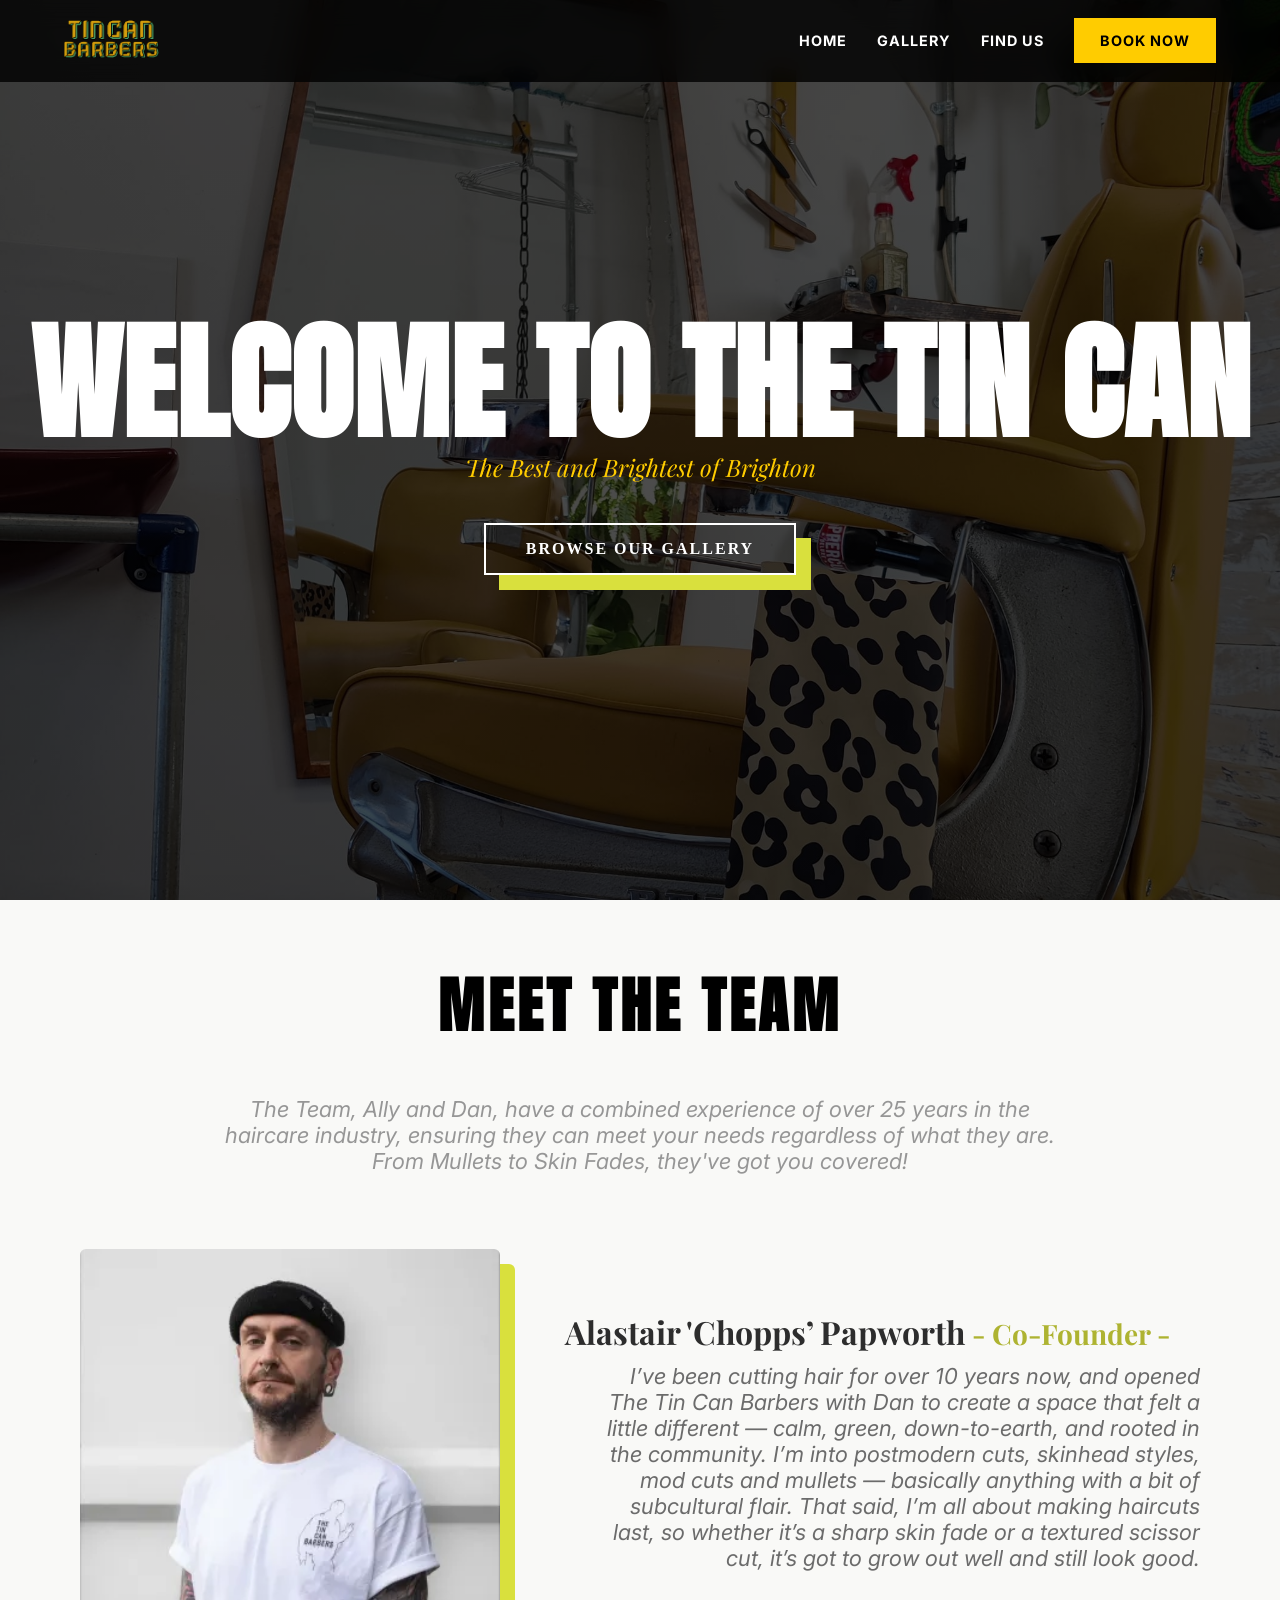
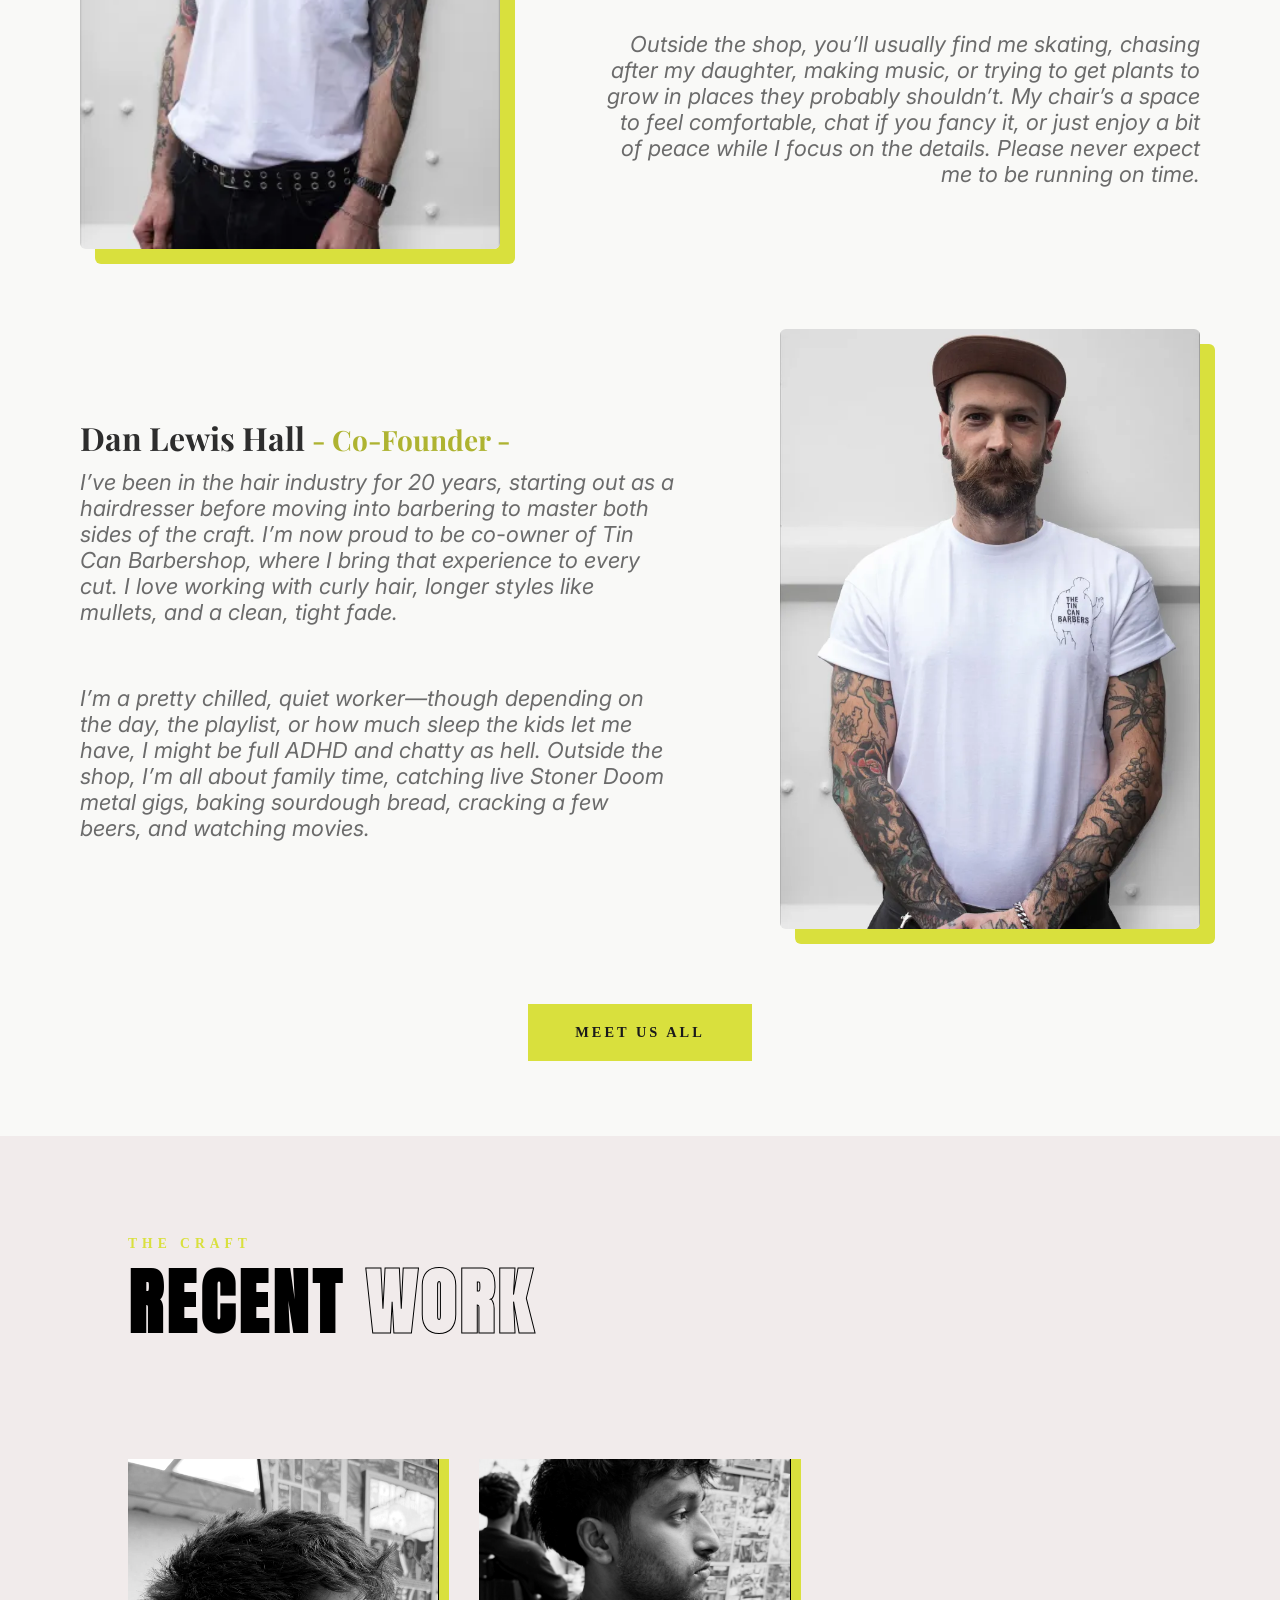
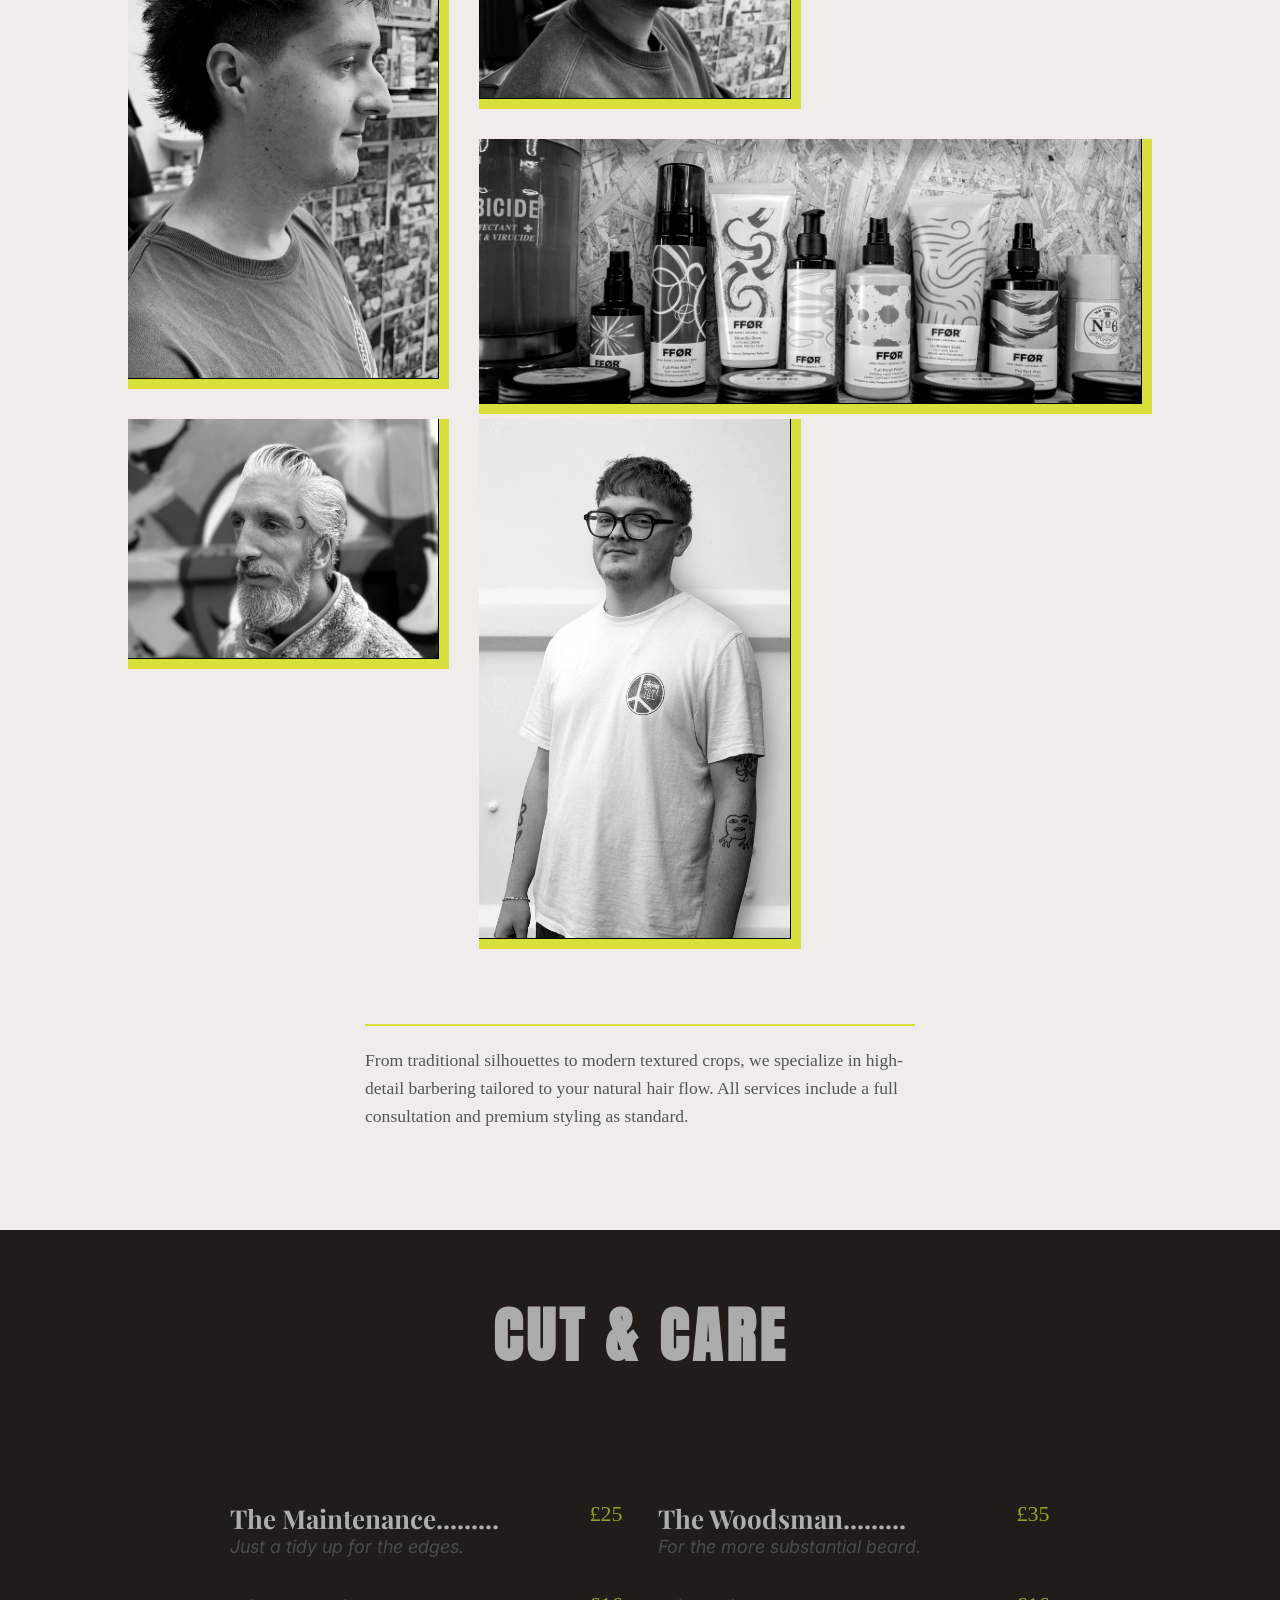
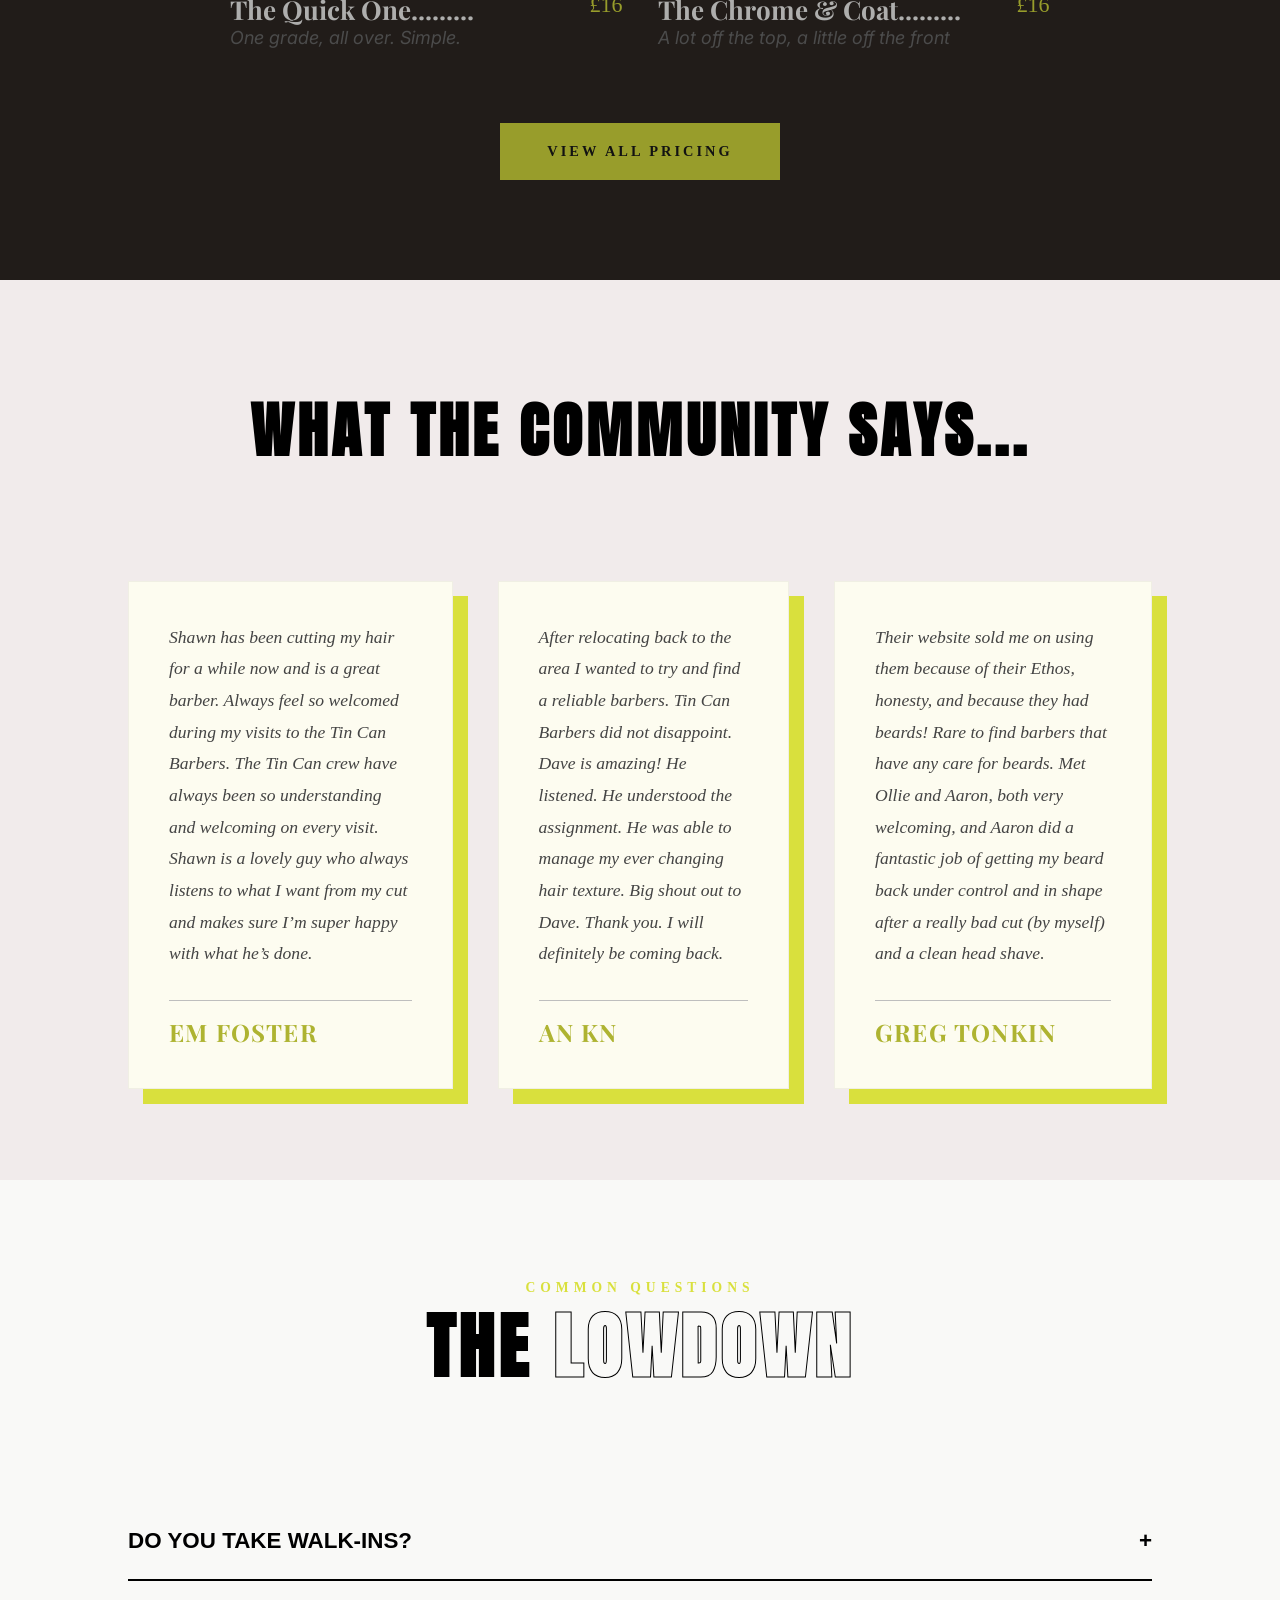
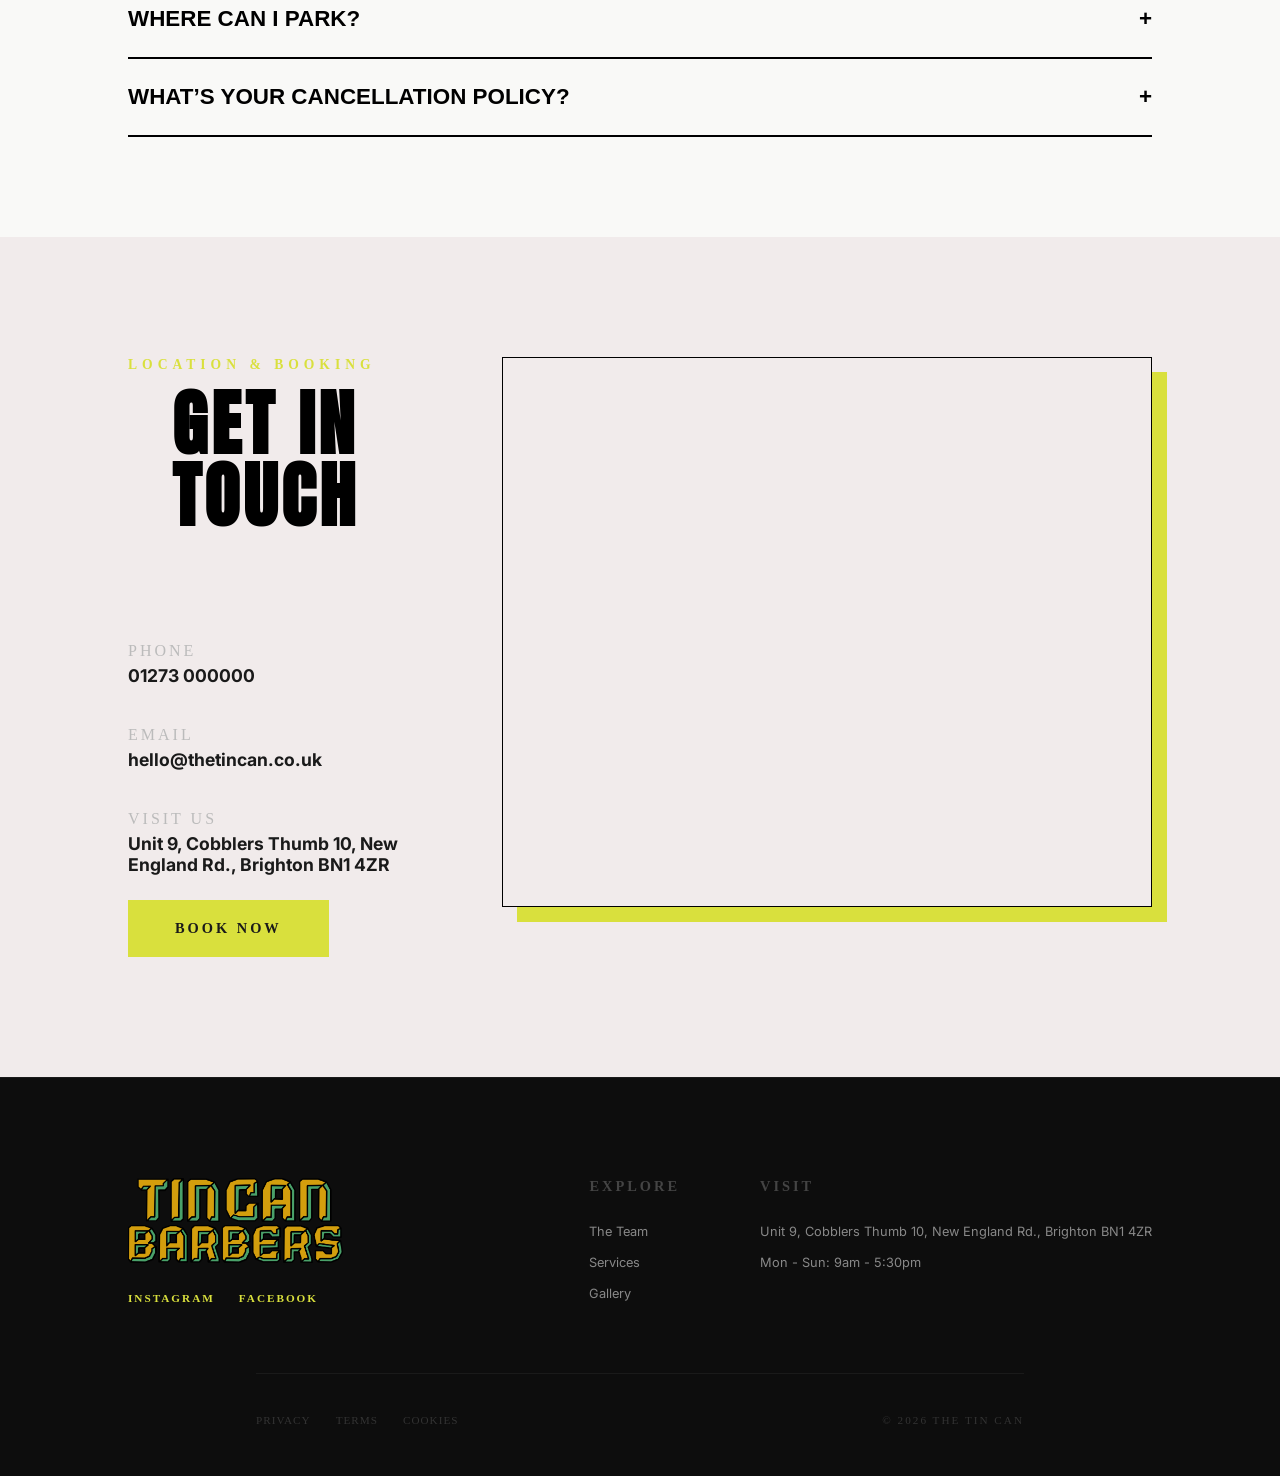
==== index.html @ 8c5d6969 "Upload media queries" ====
<!DOCTYPE html>
<html lang="en">
<head>
    <meta charset="UTF-8">
    <meta name="viewport" content="width=device-width, initial-scale=1.0">
    <title>Tin Can Barbers | Premium Traditional Barbers in Brighton</title>
    <meta name="description" content="The best and brightest barbers in Brighton. Located on New England Road, Tin Can Barbers offers expert cuts, beard trims, and a unique industrial atmosphere. Book your appointment today.">

    <link rel="preconnect" href="https://fonts.googleapis.com">
    <link rel="preconnect" href="https://fonts.gstatic.com" crossorigin>
    <link rel="icon" type="image/png" href="img/brand-logo.png">
    <link href="https://fonts.googleapis.com/css2?family=Anton&family=Inter:ital,opsz,wght@0,14..32,100..900;1,14..32,100..900&family=Playfair+Display:ital,wght@0,400..900;1,400..900&display=swap" rel="stylesheet">
    
    <link rel="stylesheet" href="css/root.css">
    <link rel="stylesheet" href="css/styles.css">
    <link rel="stylesheet" href="css/nav.css">
    <link rel="stylesheet" href="css/button.css">
    <link rel="stylesheet" href="css/query.css">

    <meta property="og:type" content="website">
    <meta property="og:url" content="https://your-github-username.github.io/TC/">
    <meta property="og:title" content="Tin Can Barbers | Brighton's Best Industrial Barbershop">
    <meta property="og:description" content="Premium cuts and traditional service in the heart of Brighton. Book now via Fresha.">
    <meta property="og:image" content="img/main-header.jpg"> <meta property="twitter:card" content="summary_large_image">
    <meta property="twitter:title" content="Tin Can Barbers | Brighton">
    <meta property="twitter:description" content="Premium cuts and traditional service in the heart of Brighton.">
    <meta property="twitter:image" content="img/main-header.jpg">
</head>
<body>
    <nav class="navbar">
        <a class="logo" href="#">
            <img src="css/img/brand-logo.png" alt="Tin Can Brand Logo">
        </a>
        <div class="hamburger" id="hamburger">
            <span class="bar"></span>
            <span class="bar"></span>
            <span class="bar"></span>
        </div>
        <ul class="nav-links" id="nav-links">
            <li>
                <a href="#">Home</a>
            </li>
            <li>
                <a href="gallery.html">Gallery</a>
            </li>
            <li>
                <a href="index.html#contact">Find Us</a>
            </li>
            <li>
                <a class="nav-cta" href="https://www.fresha.com/en-GB/lvp/the-tin-can-barbers-new-england-road-brighton-and-hove-58j6AM">BOOK NOW</a>
            </li>
        </ul>
    </nav>
    
    <header>
        <h1>Welcome to The Tin Can</h1>
        <div class="container">
            <p class="subtitle">The Best and Brightest of Brighton</p>

            <div class="landing-cta">
                <a href="#gallery">Browse our Gallery</a>
            </div>
        </div>
    </header>

    <section class="section" id="crew">
        <div class="container">
            <div class="section-head">
                <h2>Meet the Team</h2>
                <p>The Team, Ally and Dan, have a combined experience of over 25 years in the haircare industry, ensuring they can meet your needs regardless of what they are. From Mullets to Skin Fades, they've got you covered!</p>
            </div>

            <div class="crew-list">
                <div class="crew-member">
                    <img class="main-image" src="css/img/dan.webp" alt="Team Member Dan">
                    <img class="second-image" src="css/img/dan-two.webp" alt="Team Member Dan">
                    <div class="member-info">
                        <h3>
                            Alastair 'Chopps’ Papworth
                            <span>- Co-Founder -</span>
                        </h3>
                        <p>I’ve been cutting hair for over 10 years now, and opened The Tin Can Barbers with Dan to create a space that felt a little different — calm, green, down-to-earth, and rooted in the community. I’m into postmodern cuts, skinhead styles, mod cuts and mullets — basically anything with a bit of subcultural flair. That said, I’m all about making haircuts last, so whether it’s a sharp skin fade or a textured scissor cut, it’s got to grow out well and still look good.</p>
                        <p>Outside the shop, you’ll usually find me skating, chasing after my daughter, making music, or trying to get plants to grow in places they probably shouldn’t. My chair’s a space to feel comfortable, chat if you fancy it, or just enjoy a bit of peace while I focus on the details. Please never expect me to be running on time.</p>
                    </div>
                </div>

                <div class="crew-member">
                    <img class="main-image" src="css/img/ally.webp" alt="Team Member Ally">
                    <img class="second-image" src="css/img/ally-two.webp" alt="Team Member Ally">
                    <div class="member-info">
                        <h3>
                            Dan Lewis Hall
                            <span>- Co-Founder -</span>
                        </h3>
                        <p>I’ve been in the hair industry for 20 years, starting out as a hairdresser before moving into barbering to master both sides of the craft. I’m now proud to be co-owner of Tin Can Barbershop, where I bring that experience to every cut. I love working with curly hair, longer styles like mullets, and a clean, tight fade.</p>
                        <p>I’m a pretty chilled, quiet worker—though depending on the day, the playlist, or how much sleep the kids let me have, I might be full ADHD and chatty as hell. Outside the shop, I’m all about family time, catching live Stoner Doom metal gigs, baking sourdough bread, cracking a few beers, and watching movies.</p>
                    </div>
                </div>
            </div>

            <div class="crew-cta">
                <a href="#" class="btn-main">Meet Us All</a>
            </div>
        </div>
    </section>

    <section id="gallery" class="gallery-section">
        <div class="container">
            <div class="gallery-intro">
                <span class="eyebrow">The Craft</span>
                <h2 class="section-title">Recent <span class="outline">Work</span></h2>
            </div>

            <div class="gallery-grid">
                <div class="gallery-item tall">
                    <img src="css/img/tapm.jpg" alt="Tapered Mullet">
                </div>
                <div class="gallery-item">
                    <img src="css/img/lowtaper.jpg" alt="Low Taper">
                </div>
                <div class="gallery-item wide">
                    <img src="css/img/tools.jpg" alt="The Tin Can Tools">
                </div>
                <div class="gallery-item">
                    <img src="css/img/pomp.jpg" alt="Pompadour and Tapered Beard">
                </div>
                <div class="gallery-item tall">
                    <img src="css/img/texfrench.jpg" alt="Textured French Crop">
                </div>
            </div>
            <div class="gallery-footer">
                <p class="gallery-subtext">
                    From traditional silhouettes to modern textured crops, we specialize in high-detail barbering tailored to your natural hair flow. All services include a full consultation and premium styling as standard.
                </p>
            </div>
        </div>
    </section>

    <section class="section" id="prices">
        <div class="container">
            <h2>Cut & Care</h2>
            <div class="grid">
                <div class="price">
                    <div class="head">
                        <h4>The Maintenance.........</h4>
                        <p>Just a tidy up for the edges.</p>
                    </div>
                    <span>£25</span>
                </div>
                <div class="price">
                    <div class="head">
                        <h4>The Woodsman.........</h4>
                        <p>For the more substantial beard.</p>
                    </div>
                    <span>£35</span>
                </div>
                <div class="price">
                    <div class="head">
                        <h4>The Quick One.........</h4>
                        <p>One grade, all over. Simple.</p>
                    </div>
                    <span>£16</span>
                </div>
                <div class="price">
                    <div class="head">
                        <h4>The Chrome & Coat.........</h4>
                        <p>A lot off the top, a little off the front</p>
                    </div>
                    <span>£16</span>
                </div>
            </div>
            <div class="prices-cta">
                <a href="pricing.html" class="btn-main" style="margin: 75px;">View All Pricing</a>
            </div>
        </div>
    </section>

    <section class="section" id="reviews">
        <div class="container">
            <h2>What The Community Says...</h2>
            <div class="grid">
                <div class="card">
                    <p>Shawn has been cutting my hair for a while now and is a great barber. Always feel so welcomed during my visits to the Tin Can Barbers. The Tin Can crew have always been so understanding and welcoming on every visit. Shawn is a lovely guy who always listens to what I want from my cut and makes sure I’m super happy with what he’s done.</p>
                    <h4>Em Foster</h4>
                </div>
                <div class="card">
                    <p>After relocating back to the area I wanted to try and find a reliable barbers. Tin Can Barbers did not disappoint. Dave is amazing! He listened. He understood the assignment. He was able to manage my ever changing hair texture. Big shout out to Dave. Thank you. I will definitely be coming back.</p>
                    <h4>An Kn</h4>
                </div>
                <div class="card">
                    <p>Their website sold me on using them because of their Ethos, honesty, and because they had beards! Rare to find barbers that have any care for beards. Met Ollie and Aaron, both very welcoming, and Aaron did a fantastic job of getting my beard back under control and in shape after a really bad cut (by myself) and a clean head shave.</p>
                    <h4>Greg Tonkin</h4>
                </div>
            </div>
        </div>
    </section>

    <section id="faq" class="faq-section">
        <div class="container">
            <div class="faq-intro">
                <span class="eyebrow">Common Questions</span>
                <h2 class="section-title">The <span class="outline">Lowdown</span></h2>
            </div>

            <div class="accordion">
                <div class="accordion-item">
                    <button class="accordion-header">
                        <span>Do you take walk-ins?</span>
                        <span class="icon">+</span>
                    </button>
                    <div class="accordion-content">
                        <p>We are primarily appointment-only to ensure every client gets the time they deserve. However, we occasionally have last-minute gaps—check our Instagram stories for daily availability.</p>
                    </div>
                </div>

                <div class="accordion-item">
                    <button class="accordion-header">
                        <span>Where can I park?</span>
                        <span class="icon">+</span>
                    </button>
                    <div class="accordion-content">
                        <p>Trafalgar Street car park is a 2-minute walk away. There is also limited pay-and-display parking in the North Laine area, but it fills up fast!</p>
                    </div>
                </div>

                <div class="accordion-item">
                    <button class="accordion-header">
                        <span>What’s your cancellation policy?</span>
                        <span class="icon">+</span>
                    </button>
                    <div class="accordion-content">
                        <p>We require at least 24 hours notice for cancellations. This gives us a chance to fill the spot for someone else on the waiting list.</p>
                    </div>
                </div>
            </div>
        </div>
    </section>

    <section id="contact" class="contact-section">
        <div class="container contact-flex">
            
            <div class="contact-content">
                <span class="eyebrow">Location & Booking</span>
                <h2 class="section-title">Get in Touch</h2>
                
                <div class="contact-list">
                    <div class="contact-item">
                        <span class="label">Phone</span>
                        <a href="tel:01273000000" class="contact-link" target="_blank">01273 000000</a>
                    </div>

                    <div class="contact-item">
                        <span class="label">Email</span>
                        <a href="mailto:hello@thetincan.co.uk" class="contact-link" target="_blank">hello@thetincan.co.uk</a>
                    </div>

                    <div class="contact-item">
                        <span class="label">Visit Us</span>
                        <a href="https://maps.app.goo.gl/hhLMiDquFRVZ5XEa7" class="contact-link" target="_blank">Unit 9, Cobblers Thumb 10, New England Rd., Brighton BN1 4ZR</a>
                    </div>
                </div>
                <a href="https://www.fresha.com/en-GB/lvp/the-tin-can-barbers-new-england-road-brighton-and-hove-58j6AM" class="btn-main">Book Now</a>
            </div>

            <div class="map-box">
                <div class="map-inner">
                    <iframe src="https://www.google.com/maps/embed?pb=!1m18!1m12!1m3!1d22888.995142222277!2d-0.17696388916015712!3d50.83321299999999!2m3!1f0!2f0!3f0!3m2!1i1024!2i768!4f13.1!3m3!1m2!1s0x487585a1c1a3b4bb%3A0xcde6fe43d20f7f0b!2sTin%20Can%20Barbers!5e1!3m2!1sen!2suk!4v1776265382369!5m2!1sen!2suk" style="border:0;" allowfullscreen="" loading="lazy"></iframe>
                </div>
            </div>
        </div>
    </section>

    <footer class="main-footer">
        <div class="container footer-content">
            <div class="footer-brand">
                <img src="css/img/brand-logo.png" alt="Tin Can Barbers" class="footer-logo">
                <div class="social-links">
                    <a href="https://www.instagram.com/thetincanbarbers/" target="_blank">INSTAGRAM</a>
                    <a href="https://www.facebook.com/thetincanbarbers/photos" target="_blank">FACEBOOK</a>
                </div>
            </div>

            <div class="footer-grid">
                <div class="footer-col">
                    <h6>Explore</h6>
                    <a href="#crew">The Team</a>
                    <a href="#prices">Services</a>
                    <a href="#gallery">Gallery</a>
                </div>

                <div class="footer-col">
                    <h6>Visit</h6>
                    <a href="https://maps.app.goo.gl/hhLMiDquFRVZ5XEa7" target="_blank">Unit 9, Cobblers Thumb 10, New England Rd., Brighton BN1 4ZR</a>
                    <p>Mon - Sun: 9am - 5:30pm</p>
                </div>
            </div>
        </div>

        <div class="container footer-bottom">
            <div class="legal">
                <a href="privacy.html" target="_blank">Privacy</a>
                <a href="terms.html" target="_blank">Terms</a>
                <a href="cookies.html" target="_blank">Cookies</a>
            </div>
            <p class="copyright">&copy; 2026 THE TIN CAN</p>
        </div>
    </footer>
    <script src="css/script.js"></script>
</body>
</html>
---- css/root.css ----
:root {
    --main-yellow: #d9e03d;
    --text-main: #2d2d2d;
    --header-white: #f5f4f4;
    --bg-one: #f1ebeb;
    --bg-two: #f9f9f7;
}
---- css/styles.css ----
* {
    box-sizing: border-box;
    margin: 0;
    padding: 0;
}

body, html {
    margin: 0;
    padding: 0;
    width: 100%;
    overflow-x: hidden;
}

body::after {
    content: "";
    position: fixed;
    top: 0;
    left: 0;
    width: 100%;
    height: 100%;
    background: rgba(0, 0, 0, 0.6); /* Dims the background */
    z-index: 999; /* Just below the nav-links z-index */
    opacity: 0;
    visibility: hidden;
    transition: opacity 0.4s ease;
    pointer-events: none; /* Allows clicks to pass through if needed */
}

body.nav-active::after {
    opacity: 1;
    visibility: visible;
}

h1 {
    font-size: 4.5rem;
    font-family: 'anton', serif;
    letter-spacing: 1px;
    text-transform: uppercase;

    color: var(--bg-two);
    margin-bottom: -20px;
}

h2 {
    font-size: 3.8rem;
    font-family: 'anton';
    letter-spacing: 4px;
    text-align: center;
    line-height: 1;
    text-transform: uppercase;
    font-weight: 900;
    margin: 0 0 60px 0;
}

.section {
    min-height: 100vh;
    margin: 0 !important;
}

header {
    height: 100vh;
    display: flex;
    flex-direction: column;
    justify-content: center;
    align-items: center;
    text-align: center;
    background: linear-gradient(rgba(0,0,0,0.7), rgba(0,0,0,0.7)), 
                url('img/main-header.jpg');
    background-size: cover;
    background-position: center;
}

header h1 {
    font-family: 'Anton', sans-serif;
    font-size: clamp(3rem, 10vw, 8rem);
    color: #fff;
    text-transform: uppercase;
    line-height: 0.9;
    margin-bottom: 10px;
}

.subtitle {
    font-family: 'Playfair Display', serif;
    font-style: italic;
    color: #ffcc00;
    font-size: 1.5rem;
    margin-bottom: 40px;
}

/* Hero "Browse Gallery" Button */
.hero-btn {
    padding: 15px 40px;
    border: 2px solid #fff;
    color: #fff;
    text-decoration: none;
    font-weight: 900;
    text-transform: uppercase;
    letter-spacing: 2px;
    transition: 0.3s;
}

.hero-btn:hover {
    background: #fff;
    color: #000;
}

#crew {
    background-color: var(--bg-two);
}

#crew .section-head {
    display: flex;
    flex-direction: column;
    text-align: center;
    padding: 75px 0;
}

#crew .section-head p {
    font-size: 22px;
    font-family: 'inter', sans-serif;
    font-style: italic;
    color: #969696;

    max-width: 850px;
    margin: 0 auto;
}

#crew .crew-list {
    display: flex;
    flex-direction: column;
    gap: 80px;
    padding-bottom: 75px;
}

#crew .crew-list .crew-member {
    display: flex;
    justify-content: space-between;
    align-items: center;
    padding: 0 80px;
    position: relative;
    overflow: visible;
}

.crew-member:nth-child(even) {
    display: flex;
    flex-direction: row-reverse;
}

.crew-member:nth-child(even) .member-info {
    text-align: left;
}

.crew-member:nth-child(even) .member-info p {
    margin-right: auto;
    margin-left: 0;
    padding: 0;
}

.crew-member .member-info {
    display: flex;
    flex-direction: column;
    justify-content: flex-end;
    text-align: right;
    gap: 10px;
}

.member-info h3 span {
    color: var(--main-yellow);
    filter: brightness(80%);
    font-size: 28px;
}

.member-info:nth-child(even) span {
    margin-left: 30px;
}

.member-info:nth-child(odd) span {
    margin-right: 30px;
}

.crew-member img {
    width: 450px;
    height: 600px;
    border-radius: 6px;
    border: none;
    box-shadow: 15px 15px 0px var(--main-yellow);
    transition: all 0.3s ease;
    object-fit: cover;
}

.second-image {
    position: absolute;
    top: 0;
    left: 80px;
    max-width: 420px !important;
    height: 600px;
    object-fit: cover;
    opacity: 0;
    transition: opacity 0.4s ease;
    z-index: 2;
    box-shadow: none !important;
}

.crew-member img:hover .second-image {
    opacity: 1;
}

.crew-member:nth-child(even) .second-image {
    left: auto;
    right: 80px;
}

.main-image:hover + .second-image,
.second-image:hover {
    opacity: 1;
}

#crew .container .crew-list .crew-member h3 {
    font-size: 32px;
    font-family: 'playfair display', serif;
    color: var(--text-main);
}

.crew-member p {
    font-size: 22px;
    font-family: 'inter', sans-serif;
    font-style: italic;
    color: #6b6b6b;
    max-width: 85%;
    margin-left: auto;
}

.member-info p + p {
    margin-top: 50px !important;
}

.gallery-section {
    padding: 100px 0;
    background-color: var(--bg-one);
}

#gallery .container {
    max-width: 80%;
    margin: 0 auto;
}

.gallery-intro {
    margin-bottom: 60px;
    display: flex;
    flex-direction: column;
    align-items: flex-start;
}

.section-title .outline {
    -webkit-text-stroke: 1px #000;
    color: transparent;
}

.gallery-grid {
    display: grid;
    grid-template-columns: repeat(3, 1fr);
    grid-auto-rows: 250px;
    gap: 30px;
    max-width: 100%;
}

.gallery-item {
    position: relative;
    background-color: var(--main-yellow);
    overflow: hidden;
}

.gallery-item img {
    width: 100%;
    height: 100%;
    object-fit: cover;
    filter: grayscale(100%) contrast(1.1);
    border: 1px solid #000;
    transform: translate(-10px, -10px); /* Offset frame */
    transition: all 0.4s ease-in-out;
}

.gallery-item.tall { grid-row: span 2; }
.gallery-item.wide { grid-column: span 2; height: 275px; }

.gallery-item:hover img {
    transform: translate(0, 0);
    filter: grayscale(0%);
}

.gallery-footer {
    margin-top: 50px;
    max-width: 550px;
    margin: 75px auto 0 auto;
}

.gallery-subtext {
    font-size: 1.1rem;
    line-height: 1.6;
    color: #555;
    font-weight: 500;
    text-align: left;
    border-top: 2px solid var(--main-yellow);
    padding-top: 20px;
}

#prices {
    background-color: #2f2824;
    filter: brightness(70%);
    margin: 0; padding: 0 0 25px 0;
    min-height: 70vh;
}

#prices .container {
    max-width: 80%;
    margin: 0 auto;
    justify-content: center;
}

#prices .container h2 {
    color: var(--header-white) !important;
    padding: 75px 0 !important;
    text-align: center;
}

#prices .grid {
    max-width: 80%;
    margin: 0 auto;

    display: grid;
    grid-template-columns: repeat(2, 1fr);
    gap: 35px;
}

#prices .grid .price {
    max-width: 450px;
    display: flex;
    justify-content: space-between;
}

.price .head {
    display: flex;
    flex-direction: column;
}

.price .head h4 {
    font-size: 26px;
    font-family: 'playfair display', sans-serif;
    color: var(--bg-two);
}

.price .head p {
    color: #6b6b6b;
    font-size: 18px;
    font-family: 'inter', serif;
    font-style: italic;
}

.price span {
    color: var(--main-yellow);
    font-size: 22px;
}

#reviews {
    background-color: var(--bg-one);
    margin: 0 !important;
    padding: 0 !important;
}

#reviews .container {
    max-width: 80%;
    margin: 0 auto;
    padding-bottom: 75px;
    justify-content: center;
    display: flex;
    flex-direction: column;
}

#reviews h2 {
    margin: 0;
    padding: 120px 0;
}

#reviews .grid {
    max-width: 100%;
    width: 100%;
    gap: 45px;

    display: flex;
}

#reviews .grid .card {
    background: #fdfcf0;
    padding: 40px;
    border: 1px solid rgba(0,0,0,0.05);
    box-shadow: 15px 15px 0px var(--main-yellow);
    transition: all 0.4s ease;
    display: flex;
    flex-direction: column;
    justify-content: space-between;
}

#reviews .card:hover {
    transform: translate(-5px, -5px);
    box-shadow: 25px 25px 0px #1a1a1a;
}

#reviews .grid .card h4 {
    font-size: 24px;
    font-family: 'playfair display', serif;
    color: var(--main-yellow);
    filter: brightness(80%);
    text-transform: uppercase;
    letter-spacing: 1.2px;

    padding-top: 15px;
    border-top: 1px solid #eee;
}

#reviews .grid .card p {
    font-style: italic;
    line-height: 1.8;
    color: #444;
    font-size: 1.1rem;
    margin-bottom: 30px;
}

.faq-section {
    padding: 100px 0;
    background-color: var(--bg-two);
}

.faq-intro {
    margin-bottom: 60px;
    display: flex;
    flex-direction: column;
    align-items: center;
    text-align: center;
}
.accordion {
    max-width: 80%;
    margin: 0 auto;
}

.accordion-item {
    border-bottom: 2px solid #000;
}

.accordion-header {
    width: 100%;
    padding: 25px 0;
    display: flex;
    justify-content: space-between;
    align-items: center;
    background: none;
    border: none;
    outline: none;
    cursor: pointer;
    text-align: left;
    font-size: 1.4rem;
    font-weight: 800;
    text-transform: uppercase;
    transition: color 0.3s ease;
}

.accordion-header:hover {
    color: var(--main-yellow);
}

.accordion-content {
    max-height: 0;
    overflow: hidden;
    transition: all 0.5s cubic-bezier(0.19, 1, 0.22, 1);
}

.accordion-content p {
    padding-top: 10px;
    padding-bottom: 30px;
    font-size: 1.1rem;
    font-family: 'inter', sans-serif;
    color: #555;
    max-width: 950px;
}

.accordion-item.active .accordion-content {
    max-height: 1000px;
    transition: max-height 0.4s ease-in-out;
}

.accordion-item.active .accordion-header {
    color: var(--main-yellow);
}

.accordion-item.active .icon {
    transform: rotate(45deg);
}

.contact-section {
    padding: 120px 0;
    background-color: var(--bg-one);
}

.contact-flex {
    display: flex;
    justify-content: space-between;
    align-items: flex-start;
    gap: 100px;
    max-width: 80%;
    margin: 0 auto;
}

.contact-content {
    flex: 1;
    display: flex;
    flex-direction: column;
    align-items: flex-start;
}

/* Header Styling */
.eyebrow {
    color: var(--main-yellow);
    text-transform: uppercase;
    letter-spacing: 5px;
    font-size: 0.85rem;
    font-weight: 800;
    margin-bottom: 15px;
}

.section-title {
    font-size: 4.5rem;
    line-height: 1;
    text-transform: uppercase;
    font-weight: 900;
    margin: 0 0 60px 0;
}

.contact-list {
    display: flex;
    flex-direction: column;
    gap: 40px;
    margin-top: 50px;
}

.contact-item {
    display: flex;
    flex-direction: column;
    align-items: flex-start;
    max-width: 450px;
}

.label {
    text-transform: uppercase;
    font-size: 1rem;
    letter-spacing: 3px;
    color: #bbb;
    margin-bottom: 5px;
}

.contact-link, .contact-text {
    font-size: 1.1rem;
    font-family: 'inter', sans-serif;
    font-weight: 700;
    color: #1a1a1a;
    text-decoration: none;
    transition: color 0.3s ease;
}

.contact-link:hover {
    color: var(--main-yellow);
    filter: brightness(80%);
}

.map-box {
    flex: 1;
    flex-shrink: 0;
    min-width: 650px;
    height: 550px;
    box-shadow: 15px 15px 0px var(--main-yellow) !important;
}

.map-inner {
    position: relative;
    z-index: 2;
    height: 100%;
    border: 1px solid #000;
}

.map-inner iframe {
    width: 100%;
    height: 100%;
    filter: grayscale(1) contrast(1.1) invert(0.8);
    box-shadow: none !important;
}

.map-accent {
    position: absolute;
    top: 25px;
    left: 25px;
    width: 100%;
    height: 100%;
    background: var(--main-yellow);
    z-index: 1;
}

.main-footer {
    background-color: #0d0d0d;
    color: #fff;
    padding: 100px 0 50px;
    border-top: 1px solid #1a1a1a;
}

.footer-content {
    display: flex;
    justify-content: space-between;
    align-items: flex-start;
    padding-bottom: 60px;
    max-width: 80%;
    margin: 0 auto;
    justify-content: center;
}

.footer-brand {
    flex: 1;
}

.footer-logo {
    height: 85px;
    margin-bottom: 25px;
    display: block;
}

.social-links a {
    color: var(--main-yellow);
    font-size: 0.7rem;
    font-weight: 800;
    letter-spacing: 2px;
    margin-right: 20px;
    text-decoration: none;
    transition: all 0.3s ease;
}

.social-links a:hover {
    color: var(--main-yellow) !important;
    filter: brightness(80%);
}

.footer-grid {
    display: flex;
    gap: 80px;
    flex: 2;
    justify-content: flex-end;
}

.footer-col h6 {
    color: #444;
    text-transform: uppercase;
    letter-spacing: 3px;
    font-size: 0.9rem;
    margin-bottom: 25px;
}

.footer-col p, .footer-col a {
    color: #888;
    font-size: 0.8rem;
    font-family: 'inter', serif;
    line-height: 1.8;
    text-decoration: none;
    display: block;
    margin-bottom: 8px;
    transition: color 0.3s;
}

footer a:hover {
    color: #fff;
}

.footer-bottom {
    border-top: 1px solid #1a1a1a;
    padding-top: 40px;
    display: flex;
    justify-content: space-between;
    max-width: 60%;

    margin: 0 auto;
}

.legal {
    display: flex;
}

.legal a {
    color: #333;
    font-size: 0.7rem;
    text-decoration: none;
    margin-right: 25px;
    text-transform: uppercase;
    letter-spacing: 1px;
    transition: color 0.3s ease;
}

.copyright {
    color: #333;
    font-size: 0.7rem;
    letter-spacing: 2px;
}

.error-wrapper {
    height: 100vh;
    display: flex;
    flex-direction: column;
    align-items: center;
    justify-content: center;
    text-align: center;
    background-color: var(--bg-one);
    padding: 20px;
}

.error-code {
    font-size: clamp(8rem, 20vw, 15rem); /* Responsive massive text */
    line-height: 0.8;
    margin-bottom: 20px;
    color: transparent;
    -webkit-text-stroke: 2px #000; /* Brutalist outline style */
}

.error-message {
    max-width: 500px;
    margin-bottom: 40px;
}

.error-message h1 {
    text-transform: uppercase;
    font-weight: 900;
    font-size: 2rem;
    margin-bottom: 10px;
    color: var(--text-main);
}
---- css/nav.css ----
.navbar {
    display: flex;
    justify-content: space-between;
    align-items: center;
    padding: 20px 5%;
    background: rgba(0, 0, 0, 0.8); /* Slight transparency */
    backdrop-filter: blur(13px);
    position: fixed;
    width: 100%;
    z-index: 1000;
}

nav .logo img {
    width: 95px;
    height: auto;
    transition: all 0.3s ease;
}

nav .logo:hover img {
    filter: brightness(80%);
}

.nav-links {
    display: flex;
    align-items: center;
    list-style: none;
    gap: 30px;
}

/* Base style for the links */
.nav-links li a {
    position: relative;
    color: #fff;
    text-decoration: none;
    font-family: 'Inter', sans-serif;
    font-weight: 700;
    text-transform: uppercase;
    font-size: 0.9rem;
    letter-spacing: 1px;
    padding: 5px 0;
    transition: color 0.3s ease;
}

/* The Underline Effect */
.nav-links li a::after {
    content: '';
    position: absolute;
    width: 0;
    height: 2px;
    bottom: 0;
    left: 0;
    background-color: #ffcc00; /* Tin Can Yellow */
    transition: width 0.3s ease;
}

/* Hover States */
.nav-links li a:hover {
    color: #ffcc00;
}

.nav-links li a:hover::after {
    width: 100%;
}

.nav-cta {
    background-color: #ffcc00;
    color: #000 !important;
    padding: 12px 24px !important;
    font-weight: 900;
    border: 2px solid #ffcc00;
    transition: 0.3s ease-in-out;
}

.nav-cta:hover {
    background-color: transparent;
    color: #ffcc00 !important;
}

/* Hide hamburger by default on desktop */
.hamburger {
    display: none;
    cursor: pointer;
    flex-direction: column;
    gap: 5px;
}

.bar {
    display: block;
    width: 25px;
    height: 3px;
    background-color: #ffcc00; /* Tin Can Yellow */
    transition: all 0.3s ease;
}
---- css/button.css ----
.landing-cta, .crew-cta, .prices-cta {
    width: 100%;
    display: flex;
    justify-content: center;
}

.landing-cta a {
    padding: 15px 40px;
    border: 2px solid #fff;
    color: #fff;
    text-decoration: none;
    font-weight: 900;
    text-transform: uppercase;
    letter-spacing: 2px;
    transition: 0.4s;
    box-shadow: 15px 15px 0px var(--main-yellow);
}

.landing-cta a:hover {
    background: #fff;
    color: #000;
    transform: translateY(-4px);
    box-shadow: none;
}

.crew-cta {
    padding-bottom: 75px;
}

.btn-main, .error-btn {
    display: inline-block;
    padding: 18px 45px;
    background-color: var(--main-yellow);
    color: #1a1a1a;
    border: 2px solid var(--main-yellow);
    text-transform: uppercase;
    text-decoration: none;
    font-weight: 800;
    font-size: 0.9rem;
    letter-spacing: 3px;
    transition: all 0.3s cubic-bezier(0.25, 0.8, 0.25, 1);
    cursor: pointer;
}

.btn-main:hover {
    background-color: transparent;
    color: var(--main-yellow);
    transform: translateY(-5px);
    box-shadow: 0 10px 20px rgba(241, 196, 15, 0.3);
}

.hero-btn {
    background-color: var(--main-yellow);
    padding: 12px 24px;
}

.hero-btn:hover {
    background-color: transparent;
    border: 2px solid var(--main-yellow);
}

#contact .btn-main {
    margin-top: 25px;
}
---- css/query.css ----
@media (max-width: 768px) {
    .hamburger {
        display: flex;
        z-index: 1001;
    }

    .nav-links {
        position: fixed;
        right: -100%;
        top: 0;
        flex-direction: column;
        background: rgba(0, 0, 0, 0.9);
        backdrop-filter: blur(13px) !important;
        width: 80%;
        height: 100vh;
        justify-content: center;
        transition: 0.4s;
        z-index: 1000;
        visibility: hidden;
    }

    .nav-links.active {
        right: 0 !important;
        display: flex;
        visibility: visible !important;
        opacity: 1 !important;
    }

    /* Animate hamburger to an 'X' when open */
    .hamburger.active .bar:nth-child(1) {
        transform: translateY(8px) rotate(45deg);
    }
    .hamburger.active .bar:nth-child(2) {
        opacity: 0;
    }
    .hamburger.active .bar:nth-child(3) {
        transform: translateY(-8px) rotate(-45deg);
    }
}

@media (max-width: 992px) {
    #crew .section-head {
        max-width: 90%;
        margin: 0 auto;
    }
    .crew-member {
        display: flex !important;
        flex-direction: column !important;
        text-align: center;
    }
    .crew-member img {
        margin-bottom: 75px;
    }
    .second-image {
        display: none;
    }
    .crew-member h3 {
        width: 100%;
        text-align: center !important;
        margin: 0 auto;
        display: block;
    }
    .crew-member .member-info {
        display: flex;
        flex-direction: column;
        text-align: center;
        justify-items: center;
        margin: 0 auto;
    }
    .member-info p {
        text-align: center;
        max-width: 90%; 
        margin: 10px auto !important;
        padding: 0;
    }
    .gallery-grid {
        display: flex !important;
        flex-direction: column !important;
        gap: 20px;
        padding: 0 20px;
    }

    .gallery-item {
        width: 100% !important;
        height: auto !important;
    }

    .gallery-item img {
        width: 100%;
        height: 400px;
        object-fit: cover;
        border: 3px solid #f1f10e;
    }

    .gallery-item.tall, 
    .gallery-item.wide {
        width: 100% !important;
        grid-column: auto !important;
        grid-row: auto !important;
    }

    .gallery-item:nth-child(1) img {
        object-position: center 15% !important;
    }

    .gallery-item:nth-child(2) img {
        object-position: center 10% !important;
    }

    .gallery-item:nth-child(5) img {
        object-position: center 10% !important;
    }
    #reviews .grid {
        display: flex;
        flex-direction: column;
        gap: 75px;
    }
    .contact-content {
        order: 2 !important;
        width: 100% !important;
        text-align: left !important;
        display: flex !important;
        flex-direction: column !important;
        align-items: flex-start !important;
        padding: 0 20px;
    }

    .contact-content .contact-list {
        display: flex !important;
        flex-direction: column !important;
        align-items: flex-start !important;
        width: 100% !important;
        gap: 75px;
    }

    .contact-content .btn-main, 
    .contact-content a[href*="fresha.com"] {
        align-self: center !important;
        margin: 75px auto 0 auto !important;
        display: inline-block !important;
        text-align: center !important;
        width: 100%;
    }
    .contact-flex {
        display: flex !important;
        flex-direction: column !important;
        align-items: stretch !important;
        margin: 0 auto;
        align-items: center !important;
    }

    .map-box {
        order: 1 !important;
        width: 100% !important;
        height: 450px !important;
        margin-bottom: 30px;
        display: block !important;
    }

    .map-inner {
        height: 100% !important;
        width: 100% !important;
        display: block !important;
    }

    .map-box iframe {
        display: block !important;
        width: 100% !important;
        height: 450px !important;
        border: 2px solid #f1f10e;
    }

    .contact-content {
        order: 2 !important;
        width: 100% !important;
        text-align: center;
    }

    .contact-content .contact-list {
        display: flex;
        flex-direction: column;
        align-items: center;
    }
    .main-footer {
        padding: 50px 20px 30px 20px !important;
        text-align: center !important;
    }

    .footer-content {
        display: flex !important;
        flex-direction: column !important;
        align-items: center !important;
        text-align: center !important;
        gap: 40px !important;
    }

    .footer-brand .footer-logo {
        display: flex;
        margin: 0 auto 25px auto !important;
        justify-content: center !important;
        align-items: center !important;
    }

    .footer-brand .social-links {
        display: flex !important;
        justify-content: center !important;
        gap: 30px !important;
        margin-top: 10px;
    }

    .social-links a {
        font-size: 0.9rem;
        color: #f1f10e
    }

    .footer-col {
        width: 250px !important;
        display: flex !important;
        flex-direction: column !important;
        align-items: center !important;
        margin-bottom: 20px;
    }

    .footer-bottom {
        margin-top: 40px;
        border-top: 1px solid rgba(255, 255, 255, 0.1);
        padding-top: 20px;
        font-size: 0.8rem;
        opacity: 0.7;
    }
}

@media (max-width: 680px) {
    header h1 {
        max-width: 70%;
        line-height: 1.4;
    }
    #prices .grid {
        display: flex;
        flex-direction: column;
        gap: 50px;
    }

    #contact, 
    #contact .container, 
    #contact .contact-flex {
        width: 100vw !important;
        max-width: 100vw !important;
        padding: 75px 0 0 0 !important;
        margin: 0 !important;
        display: flex !important;
        flex-direction: column !important;
        align-items: center !important;
    }

    #contact .map-box {
        order: 1 !important;
        width: 80% !important; 
        min-width: 80% !important;
        min-height: 450px !important;
        
        height: 280px !important;
        margin: 0 auto 40px auto !important;
        border: 2px solid #f1f10e !important; /* Visual confirmation */
        border-radius: 8px !important;
        overflow: hidden !important;
    }

    #contact .map-box iframe {
        width: 100% !important;
        min-height: 100% !important;
        display: block !important;
    }
    .contact-content {
        max-width: 80%;
    }
    #contact .btn-main {
        margin-bottom: 75px !important;
    }
    footer .container {
        display: flex !important;
        flex-direction: column !important;
    }
    footer .footer-grid {
        display: flex !important;
        flex-direction: column-reverse !important;
        gap: 1px !important;
    }
}

@media (max-width: 651px) {
    #contact .eyebrow {
        margin: 0 auto 25px auto;
    }
}

@media (max-width: 520px) {
    h2 {
        font-size: 2.3rem;
    }
    #prices .btn-main {
        white-space: nowrap;
    }
    #crew .crew-list {
        max-width: 100%;
        width: 100%;
    }
    #crew .crew-member img {
        width: 100% !important;
        max-width: 100% !important;
    }
    #crew .crew-member h3 {
        display: flex;
        flex-direction: column-reverse;
        text-align: center !important;
        justify-content: center !important;
        align-items: center !important;
        width: 100% !important;
        margin: 0 auto !important;
        padding: 0 !important;
    }
}
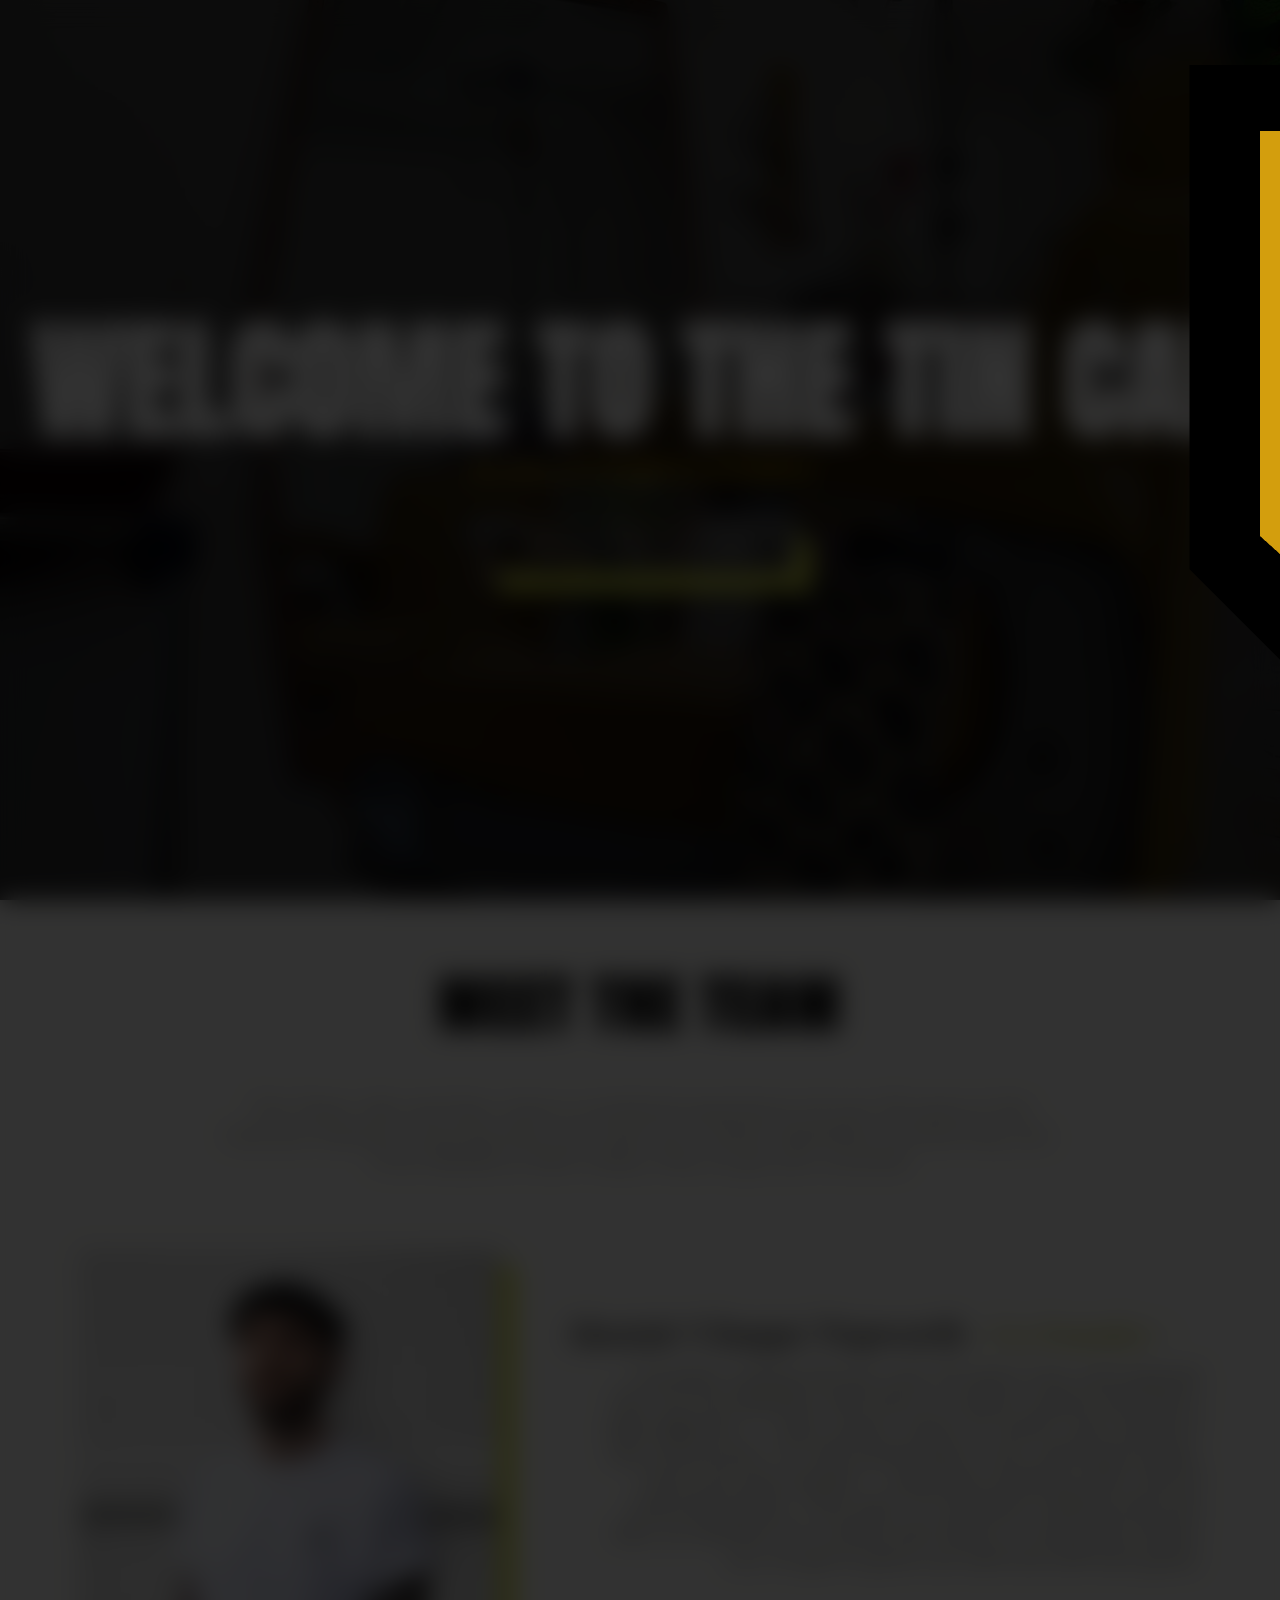
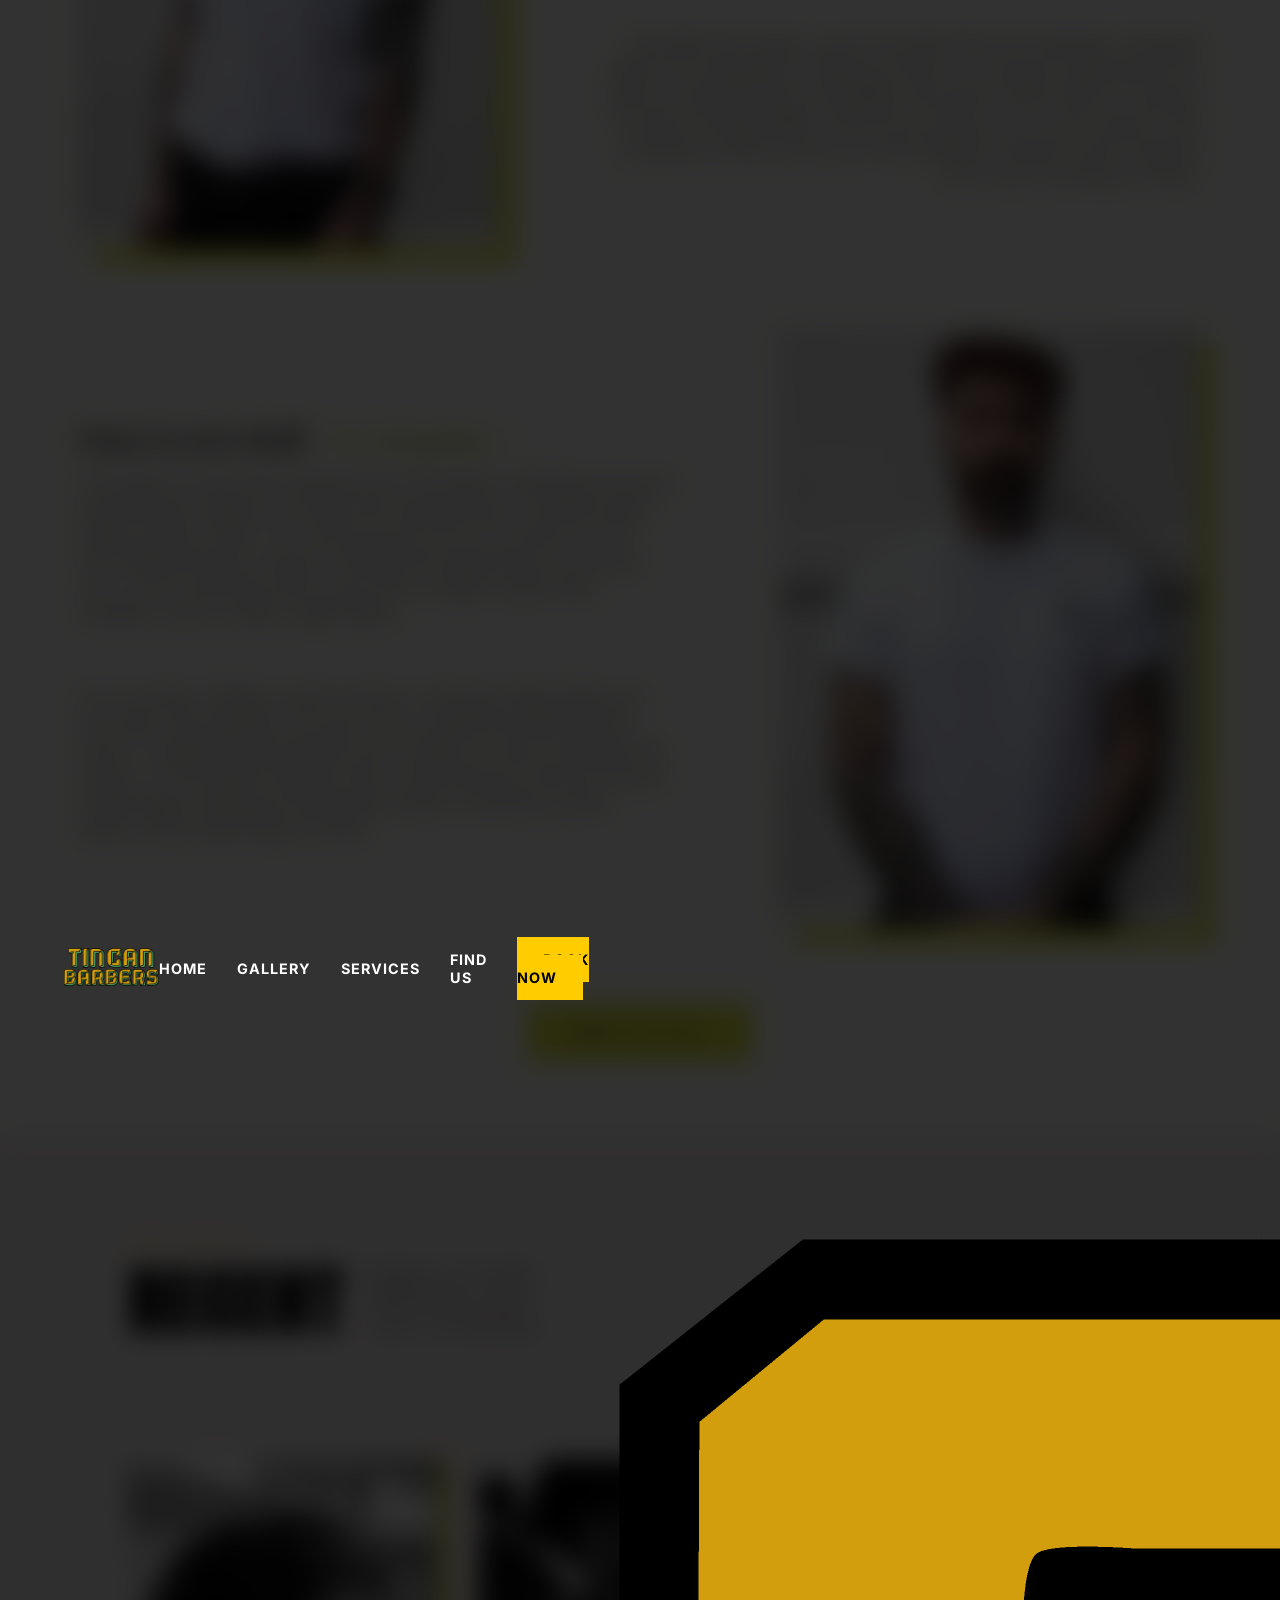
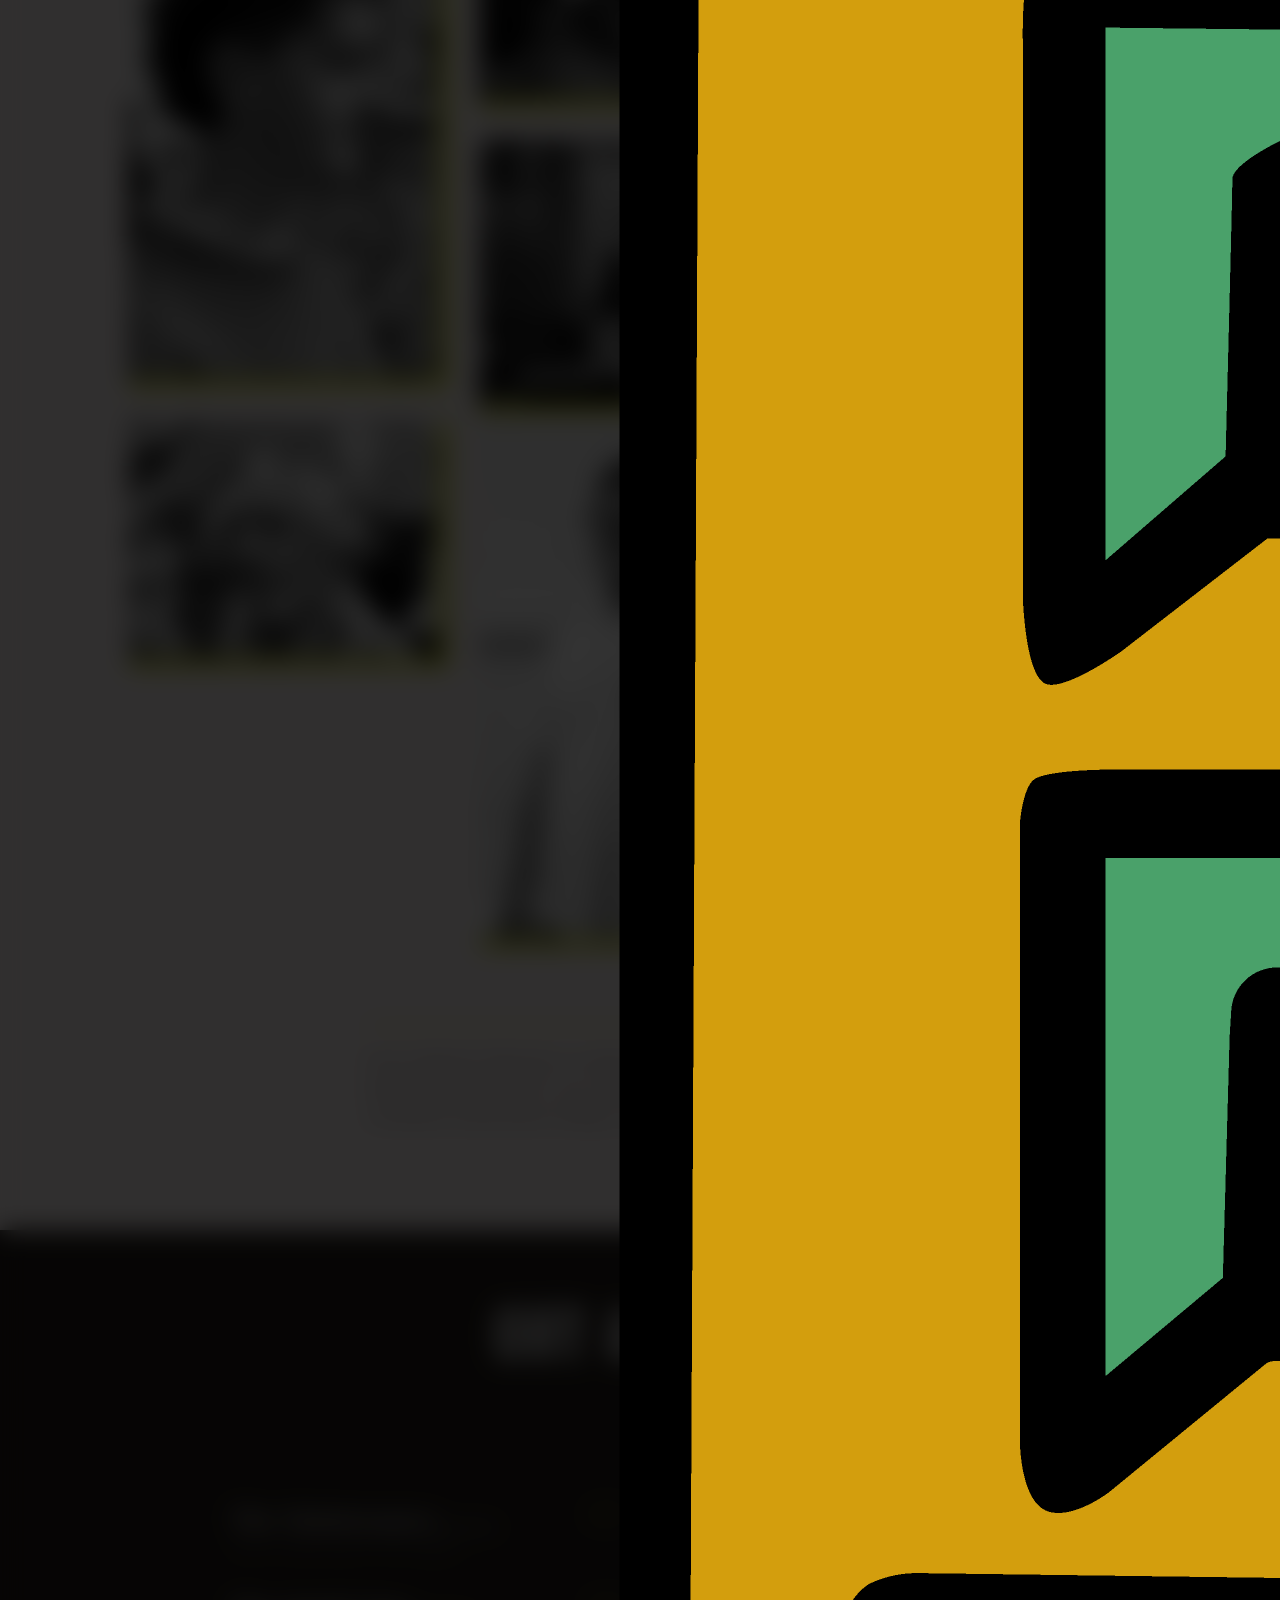
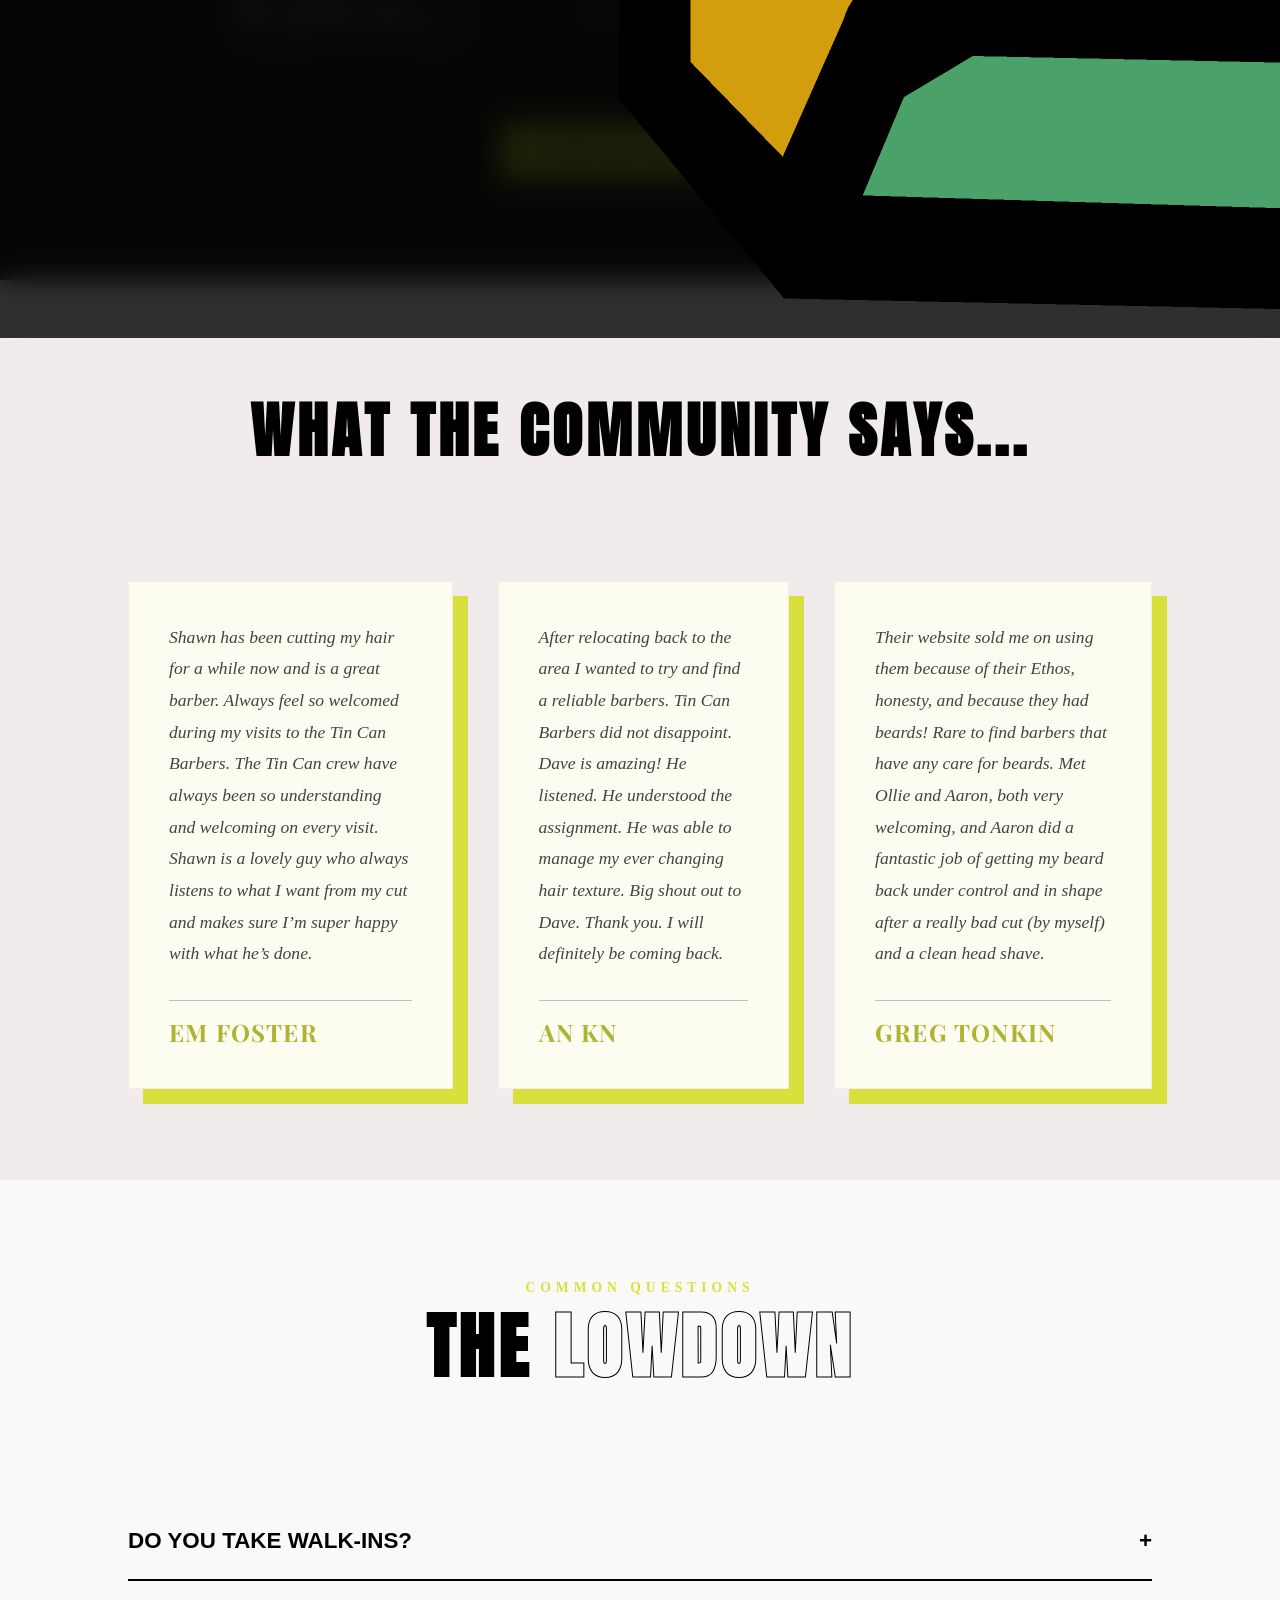
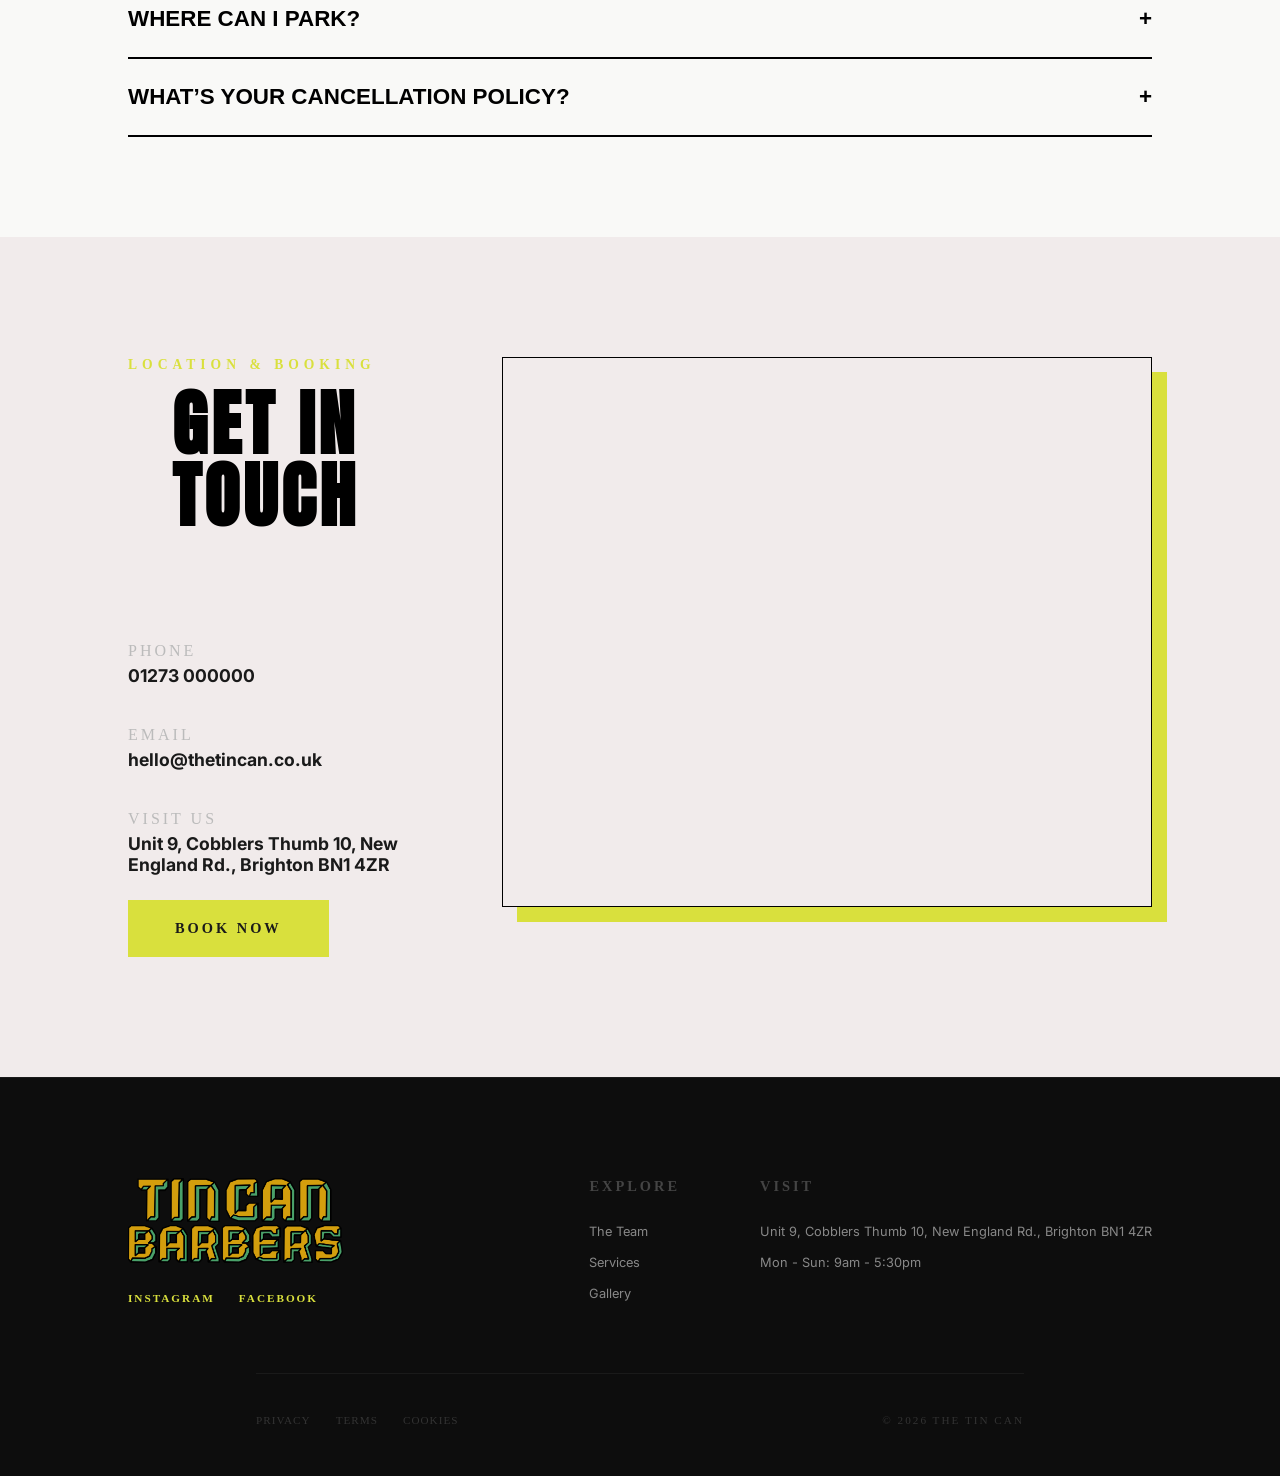
==== commit e8361f87: "Upload files" ====
--- a/index.html
+++ b/index.html
@@ -41,7 +41,10 @@
                 <a href="#">Home</a>
             </li>
             <li>
-                <a href="gallery.html">Gallery</a>
+                <a href="#gallery">Gallery</a>
+            </li>
+            <li>
+                <a href="#prices">Services</a>
             </li>
             <li>
                 <a href="index.html#contact">Find Us</a>
@@ -49,6 +52,7 @@
             <li>
                 <a class="nav-cta" href="https://www.fresha.com/en-GB/lvp/the-tin-can-barbers-new-england-road-brighton-and-hove-58j6AM">BOOK NOW</a>
             </li>
+            <img src="css/img/brand-logo.png" alt="Tin Can Brand Logo">
         </ul>
     </nav>
     
--- a/css/styles.css
+++ b/css/styles.css
@@ -87,7 +87,6 @@
     margin-bottom: 40px;
 }
 
-/* Hero "Browse Gallery" Button */
 .hero-btn {
     padding: 15px 40px;
     border: 2px solid #fff;
@@ -237,6 +236,7 @@
 .gallery-section {
     padding: 100px 0;
     background-color: var(--bg-one);
+    scroll-margin-top: 90px;
 }
 
 #gallery .container {
@@ -309,6 +309,7 @@
     filter: brightness(70%);
     margin: 0; padding: 0 0 25px 0;
     min-height: 70vh;
+    scroll-margin-top: 90px;
 }
 
 #prices .container {
--- a/css/query.css
+++ b/css/query.css
@@ -1,4 +1,4 @@
-@media (max-width: 768px) {
+@media (max-width: 992px) {
     .hamburger {
         display: flex;
         z-index: 1001;
@@ -13,8 +13,8 @@
         backdrop-filter: blur(13px) !important;
         width: 80%;
         height: 100vh;
+        transition: 0.4s;
         justify-content: center;
-        transition: 0.4s;
         z-index: 1000;
         visibility: hidden;
     }
@@ -26,7 +26,6 @@
         opacity: 1 !important;
     }
 
-    /* Animate hamburger to an 'X' when open */
     .hamburger.active .bar:nth-child(1) {
         transform: translateY(8px) rotate(45deg);
     }
@@ -36,9 +35,12 @@
     .hamburger.active .bar:nth-child(3) {
         transform: translateY(-8px) rotate(-45deg);
     }
-}
-
-@media (max-width: 992px) {
+    .nav-links img {
+        width: 200px;
+        height: auto;
+        position: relative;
+        margin-top: 150px;
+    }
     #crew .section-head {
         max-width: 90%;
         margin: 0 auto;
@@ -226,7 +228,8 @@
         border-top: 1px solid rgba(255, 255, 255, 0.1);
         padding-top: 20px;
         font-size: 0.8rem;
-        opacity: 0.7;
+        opacity: 1;
+        gap: 25px;
     }
 }
 
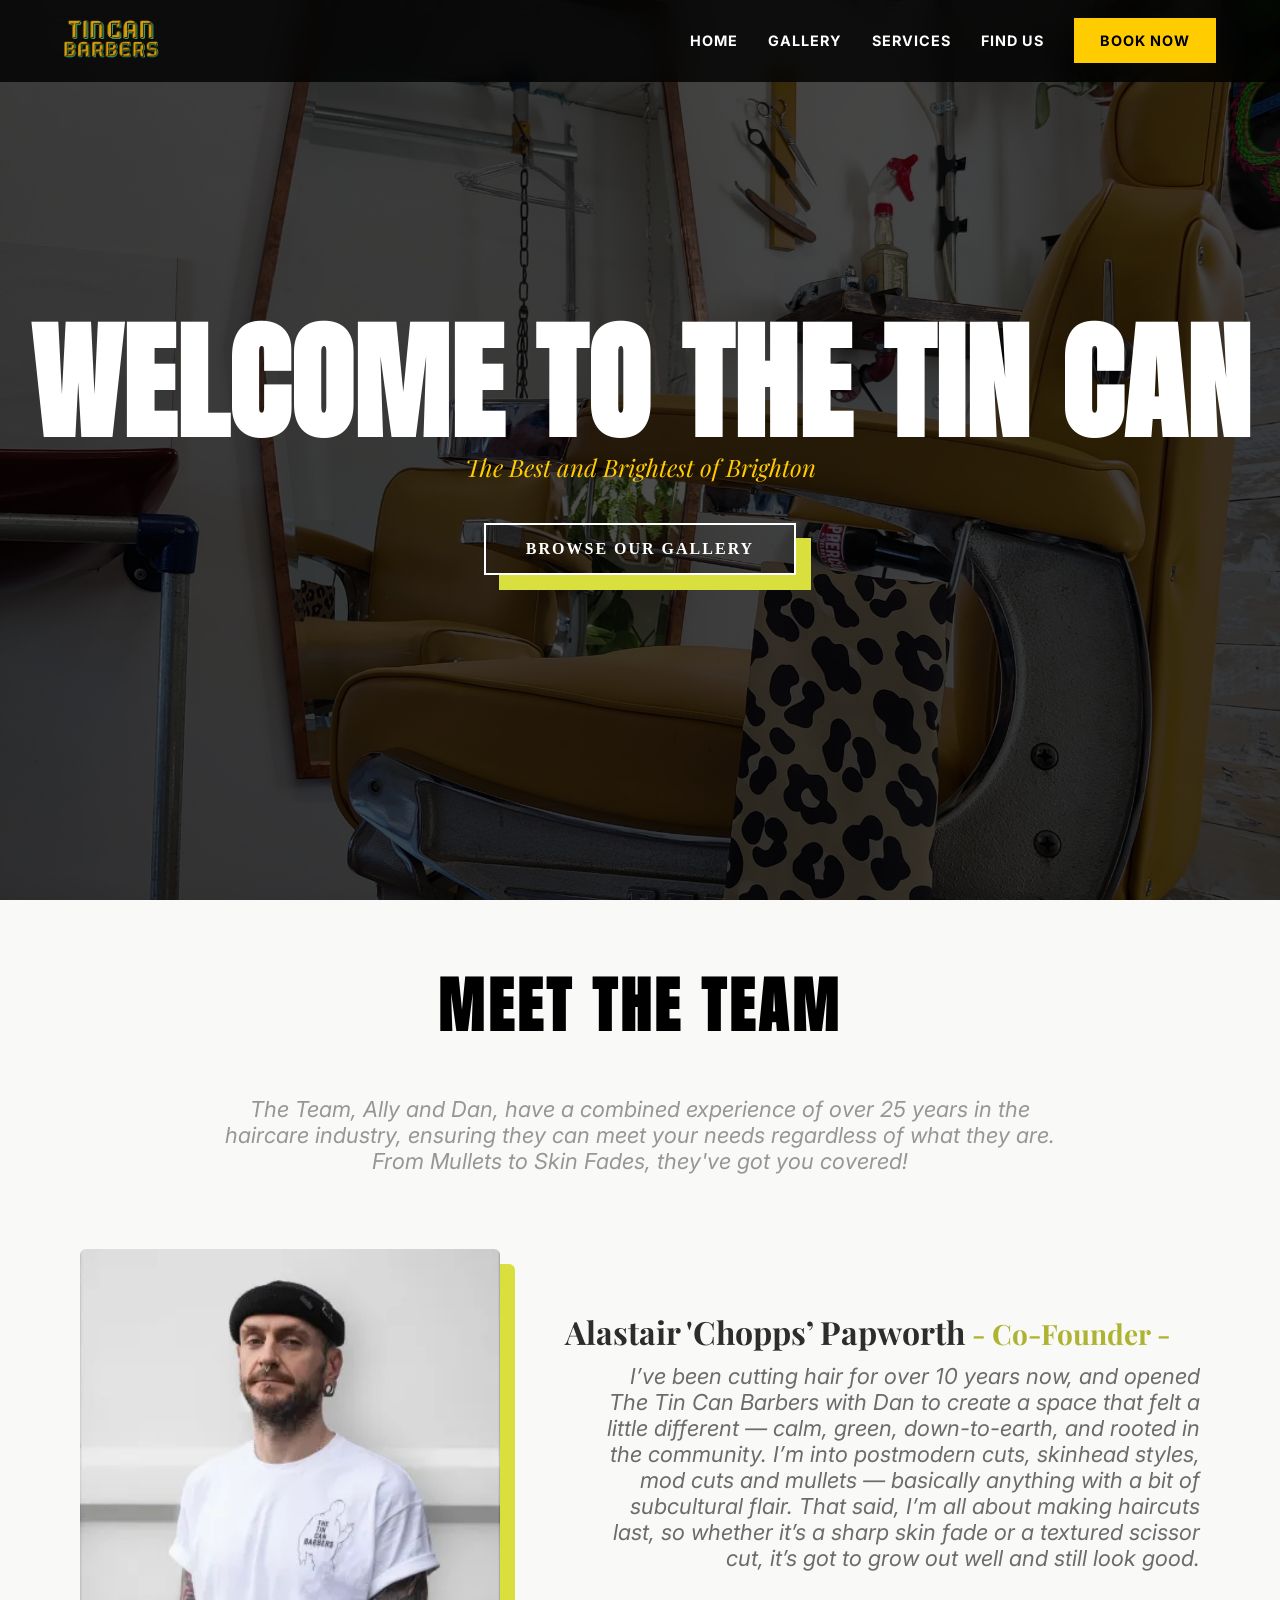
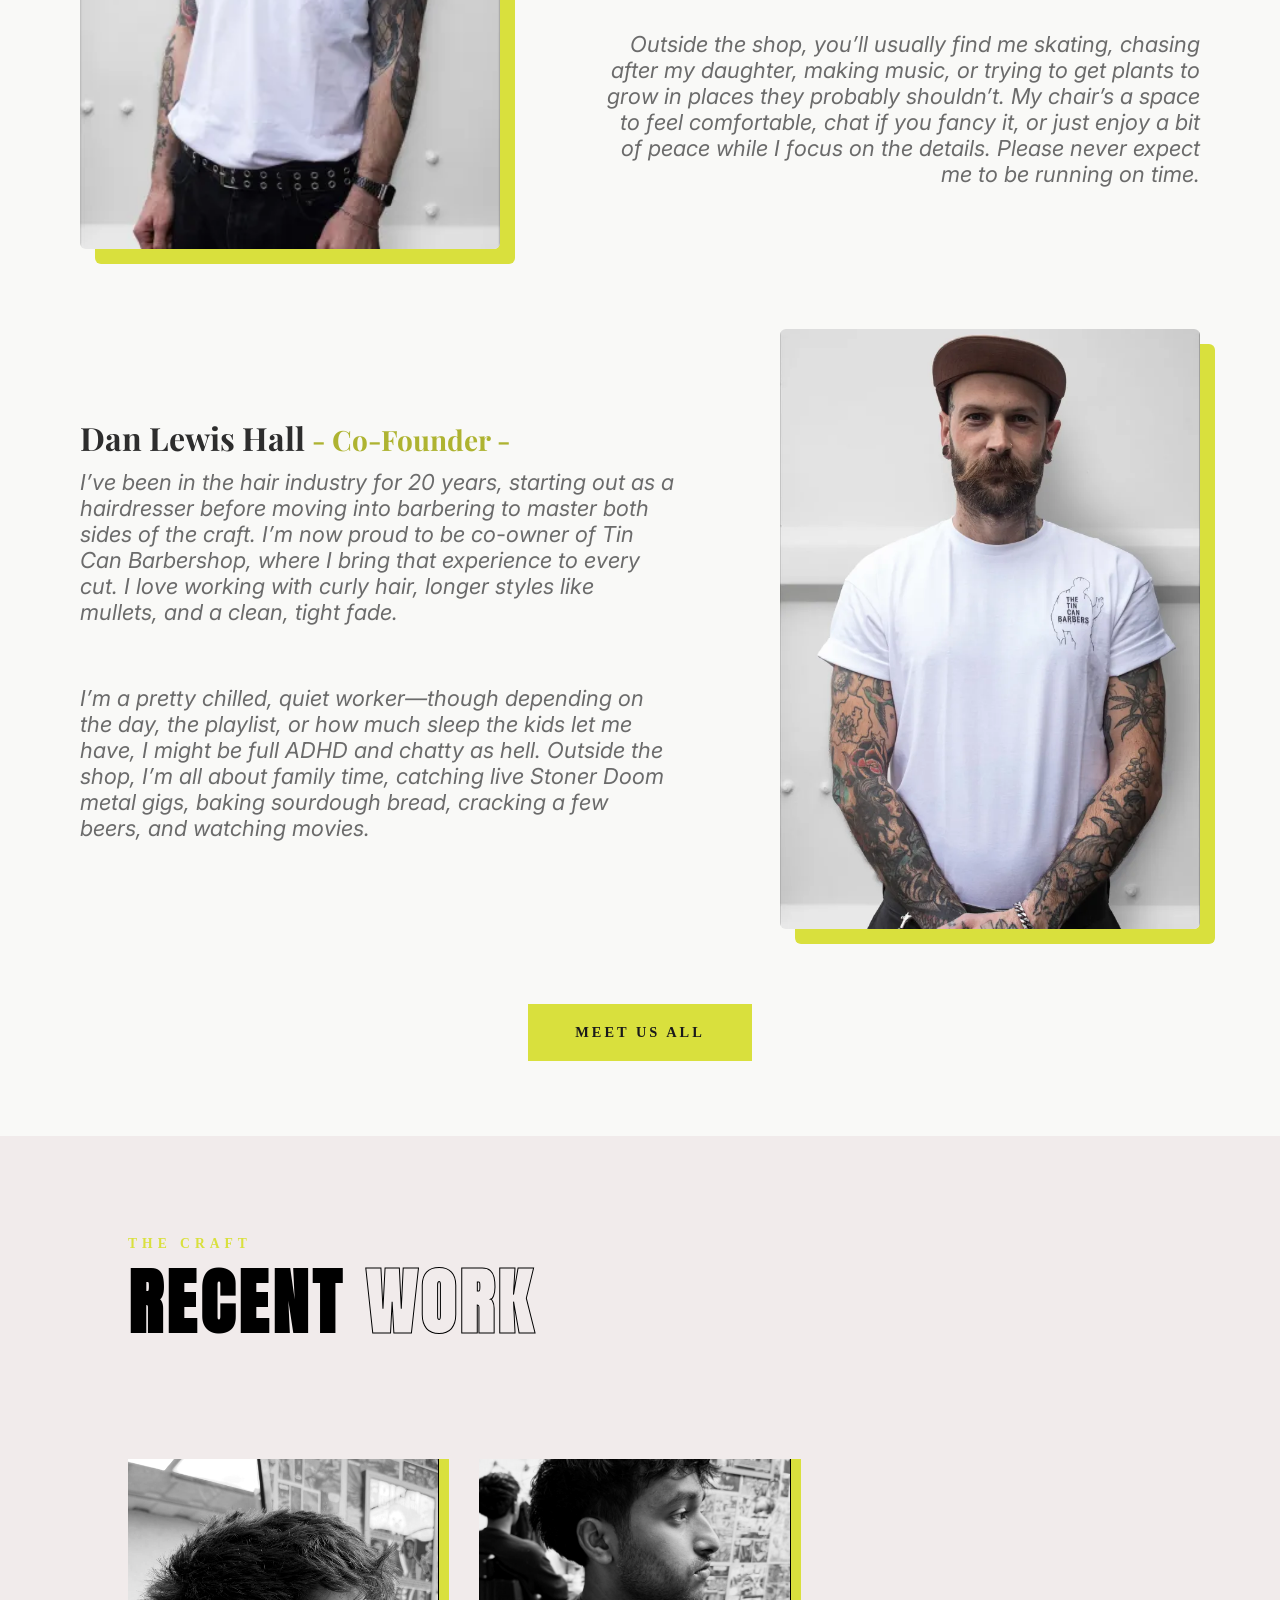
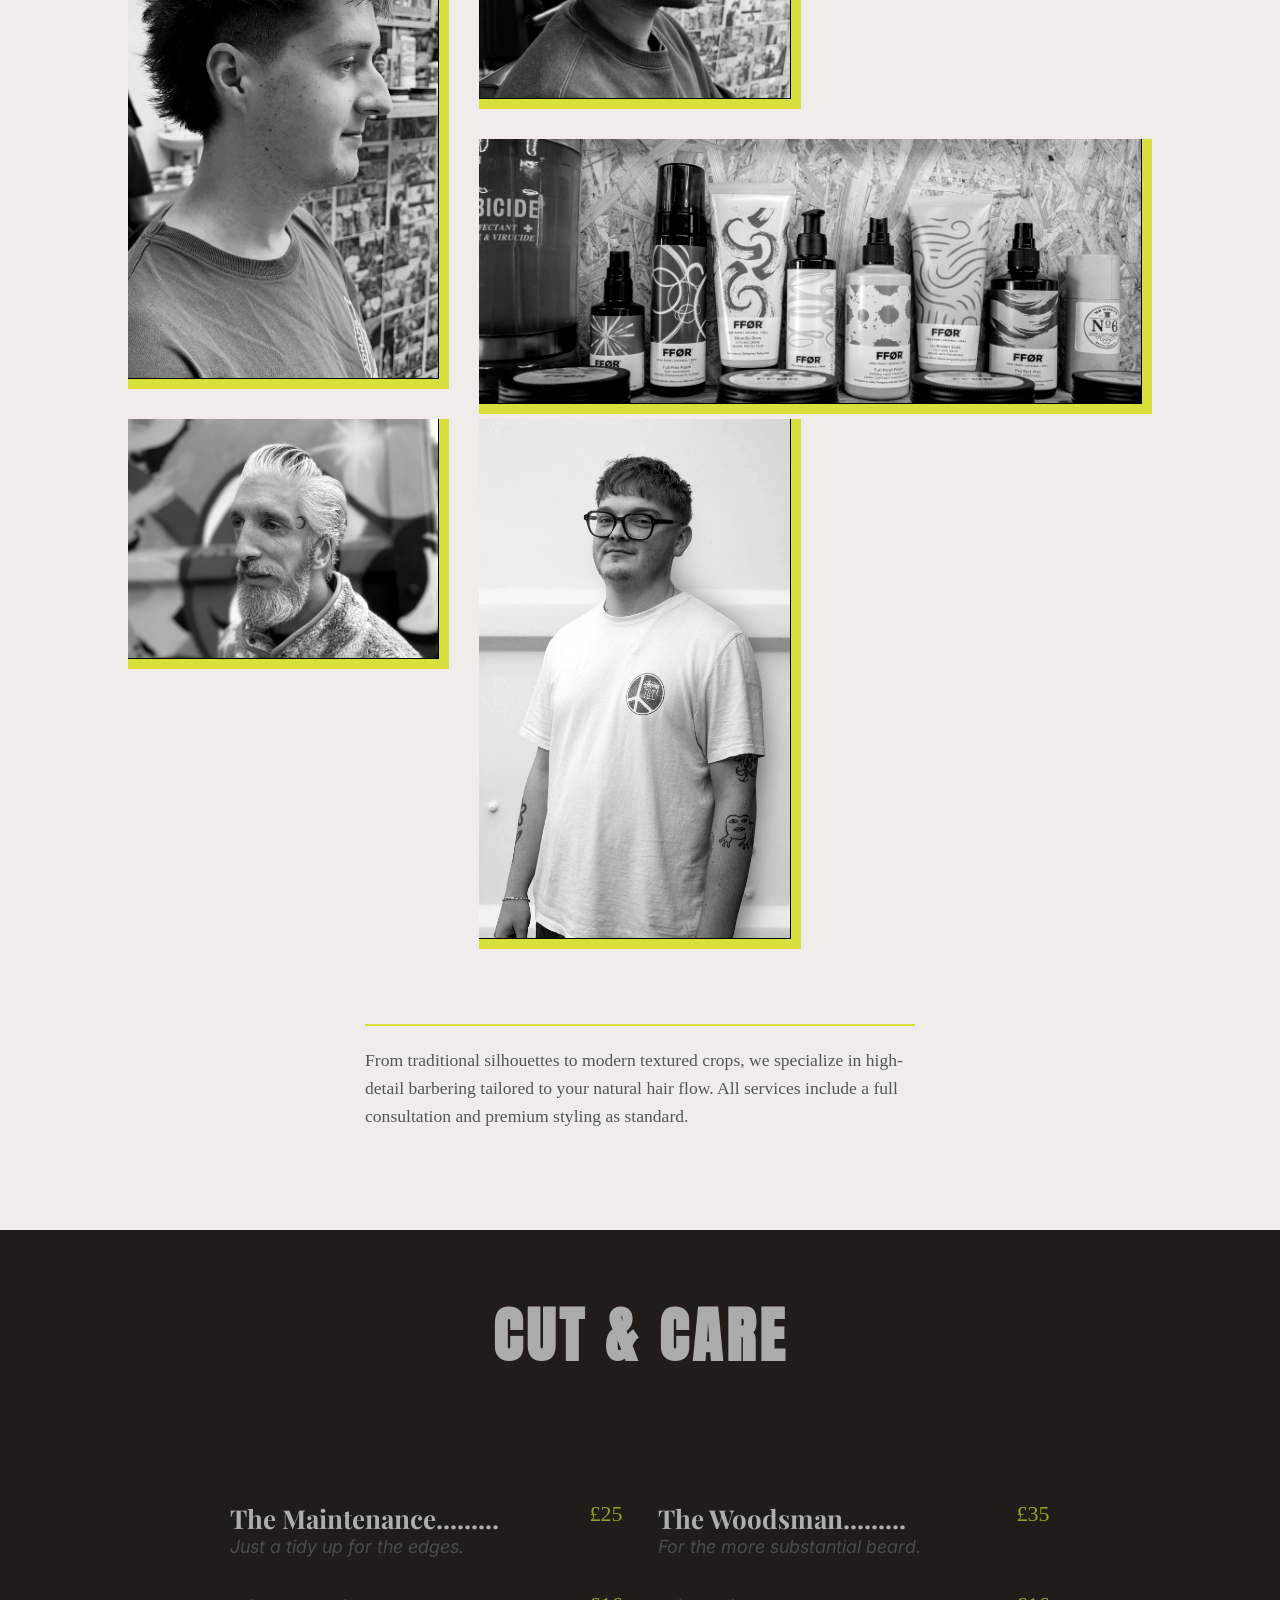
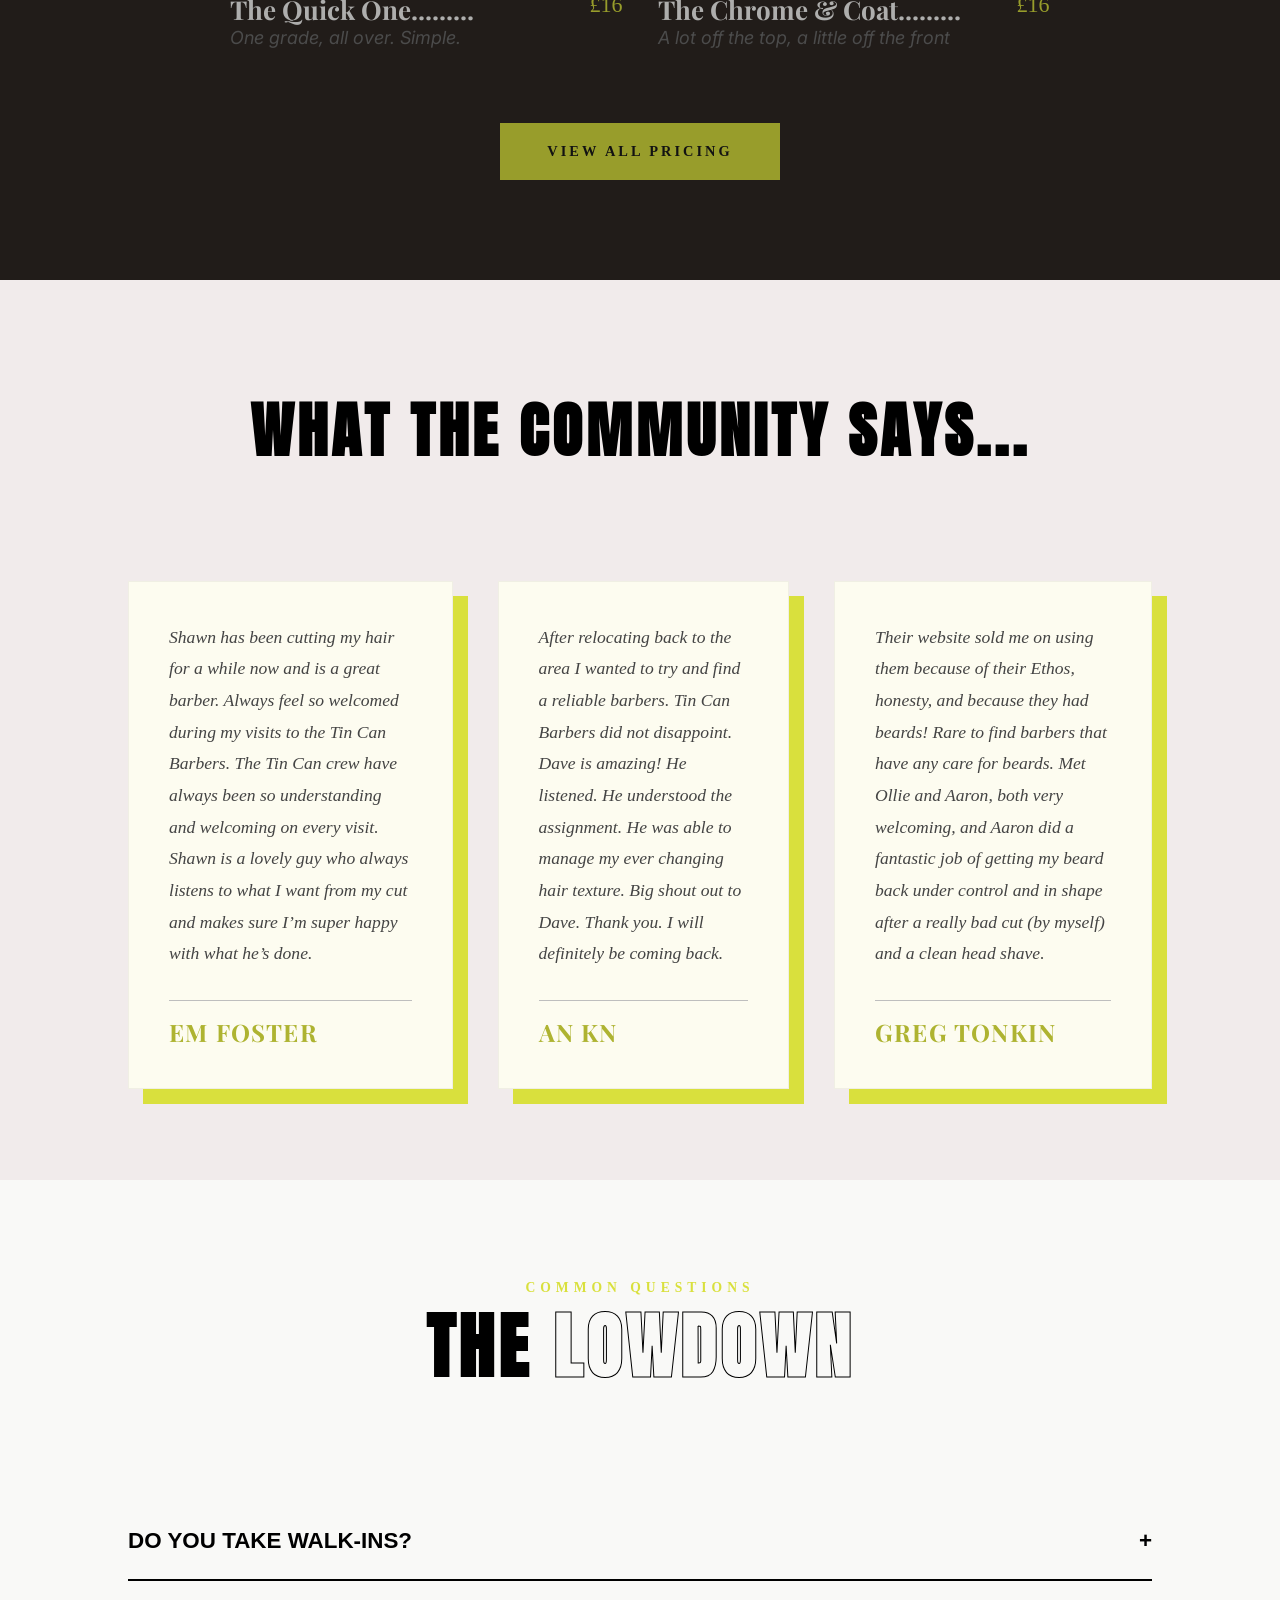
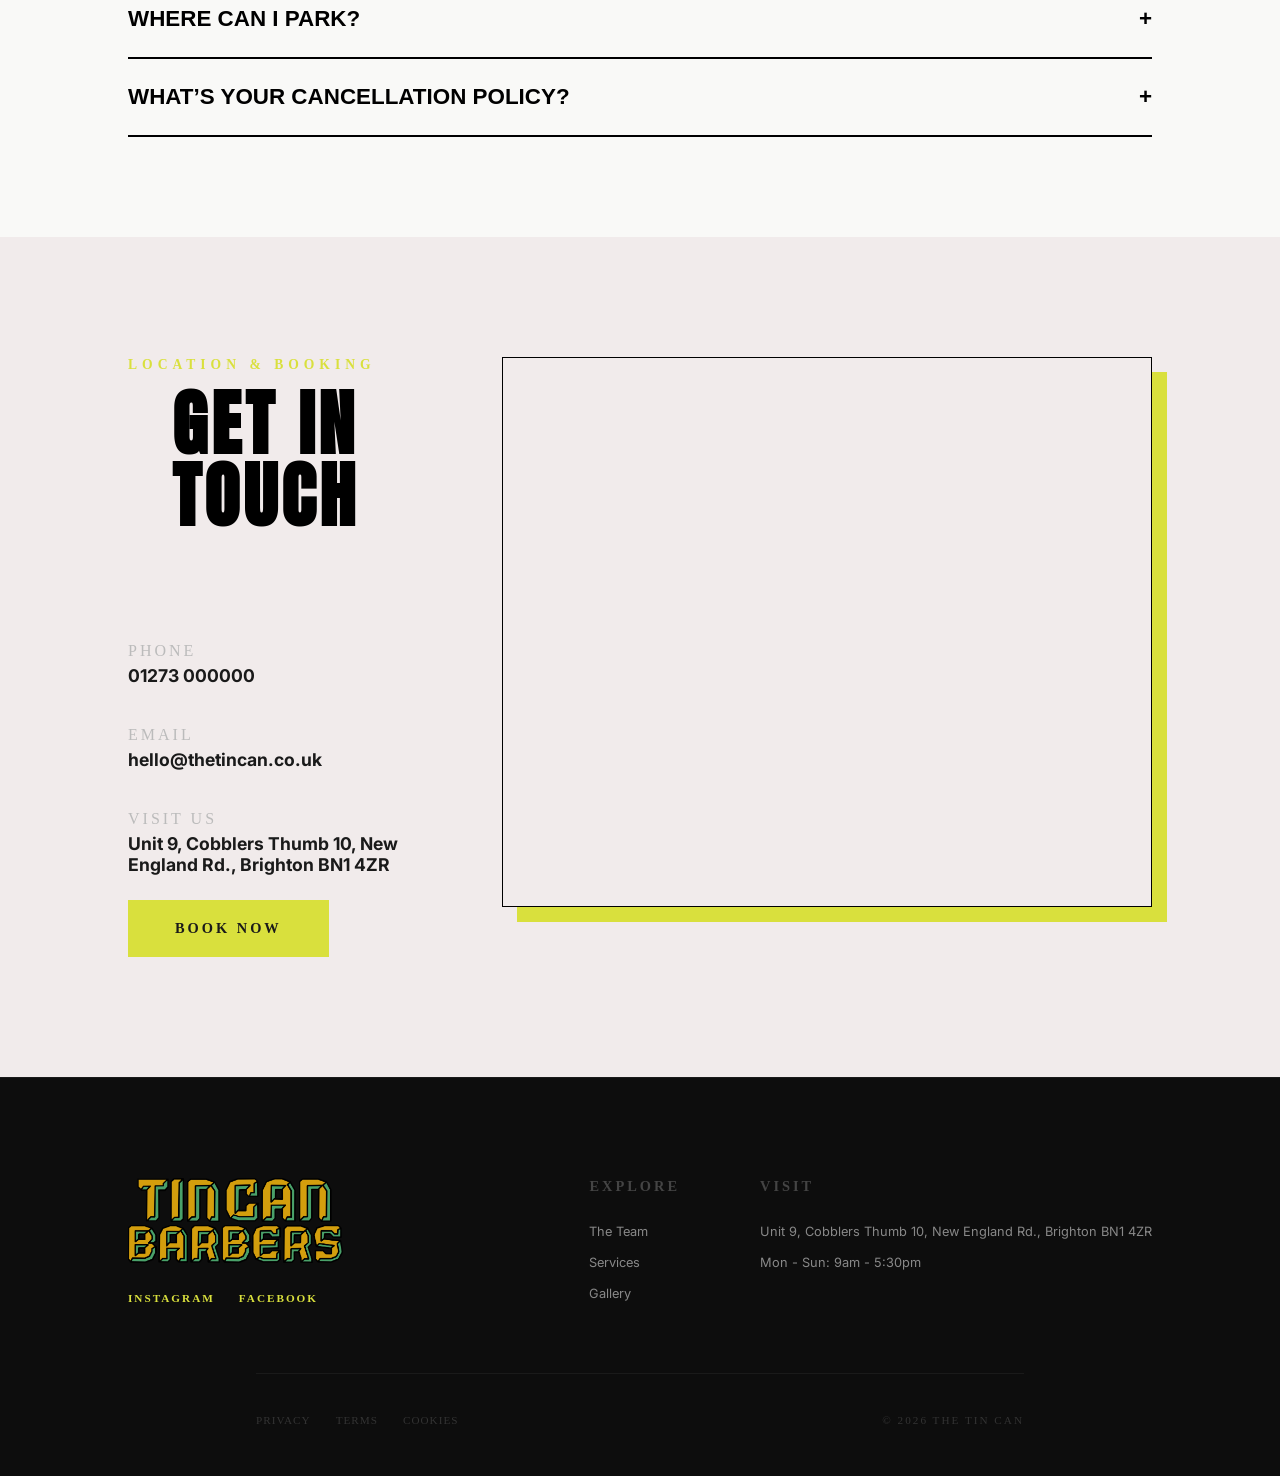
==== commit 2c5e4d12: "Upload files" ====
--- a/index.html
+++ b/index.html
@@ -52,7 +52,7 @@
             <li>
                 <a class="nav-cta" href="https://www.fresha.com/en-GB/lvp/the-tin-can-barbers-new-england-road-brighton-and-hove-58j6AM">BOOK NOW</a>
             </li>
-            <img src="css/img/brand-logo.png" alt="Tin Can Brand Logo">
+            <img class="logo" src="css/img/brand-logo.png" alt="Tin Can Brand Logo">
         </ul>
     </nav>
     
--- a/css/nav.css
+++ b/css/nav.css
@@ -90,4 +90,8 @@
     height: 3px;
     background-color: #ffcc00; /* Tin Can Yellow */
     transition: all 0.3s ease;
+}
+
+.nav-links .logo {
+    display: none;
 }
--- a/css/query.css
+++ b/css/query.css
@@ -13,6 +13,7 @@
         backdrop-filter: blur(13px) !important;
         width: 80%;
         height: 100vh;
+        padding-top: 50px;
         transition: 0.4s;
         justify-content: center;
         z-index: 1000;
@@ -38,8 +39,7 @@
     .nav-links img {
         width: 200px;
         height: auto;
-        position: relative;
-        margin-top: 150px;
+        margin-top: 50px;
     }
     #crew .section-head {
         max-width: 90%;
@@ -53,8 +53,8 @@
     .crew-member img {
         margin-bottom: 75px;
     }
-    .second-image {
-        display: none;
+    #crew .crew-member .second-image {
+        display: none !important;
     }
     .crew-member h3 {
         width: 100%;
@@ -116,6 +116,9 @@
         display: flex;
         flex-direction: column;
         gap: 75px;
+    }
+    #contact {
+        scroll-margin-top: -150px;
     }
     .contact-content {
         order: 2 !important;
@@ -305,12 +308,28 @@
         white-space: nowrap;
     }
     #crew .crew-list {
-        max-width: 100%;
-        width: 100%;
+        width: 100% !important;
+        max-width: 100% !important;
+        padding: 0 10px !important; /* Small side breathing room */
+    }
+
+    /* Target the member container */
+    #crew .crew-member {
+        width: 100% !important;
+        display: flex !important;
+        flex-direction: column !important;
+        align-items: center !important; /* This centers the image and text horizontally */
+        text-align: center !important;
+        padding: 0 !important;
+        margin: 0 auto 40px auto !important;
     }
     #crew .crew-member img {
-        width: 100% !important;
-        max-width: 100% !important;
+        width: 90% !important; /* Increase this % to fill more of the screen */
+        max-width: 100vw !important; /* Set a cap so they don't get blurry on small tablets */
+        height: auto !important;
+        margin: 0 auto !important;
+        display: block !important;
+        margin-bottom: 75px !important;
     }
     #crew .crew-member h3 {
         display: flex;
@@ -322,4 +341,7 @@
         margin: 0 auto !important;
         padding: 0 !important;
     }
-}+    #crew .member-info p {
+        font-size: 18px;
+    }
+}
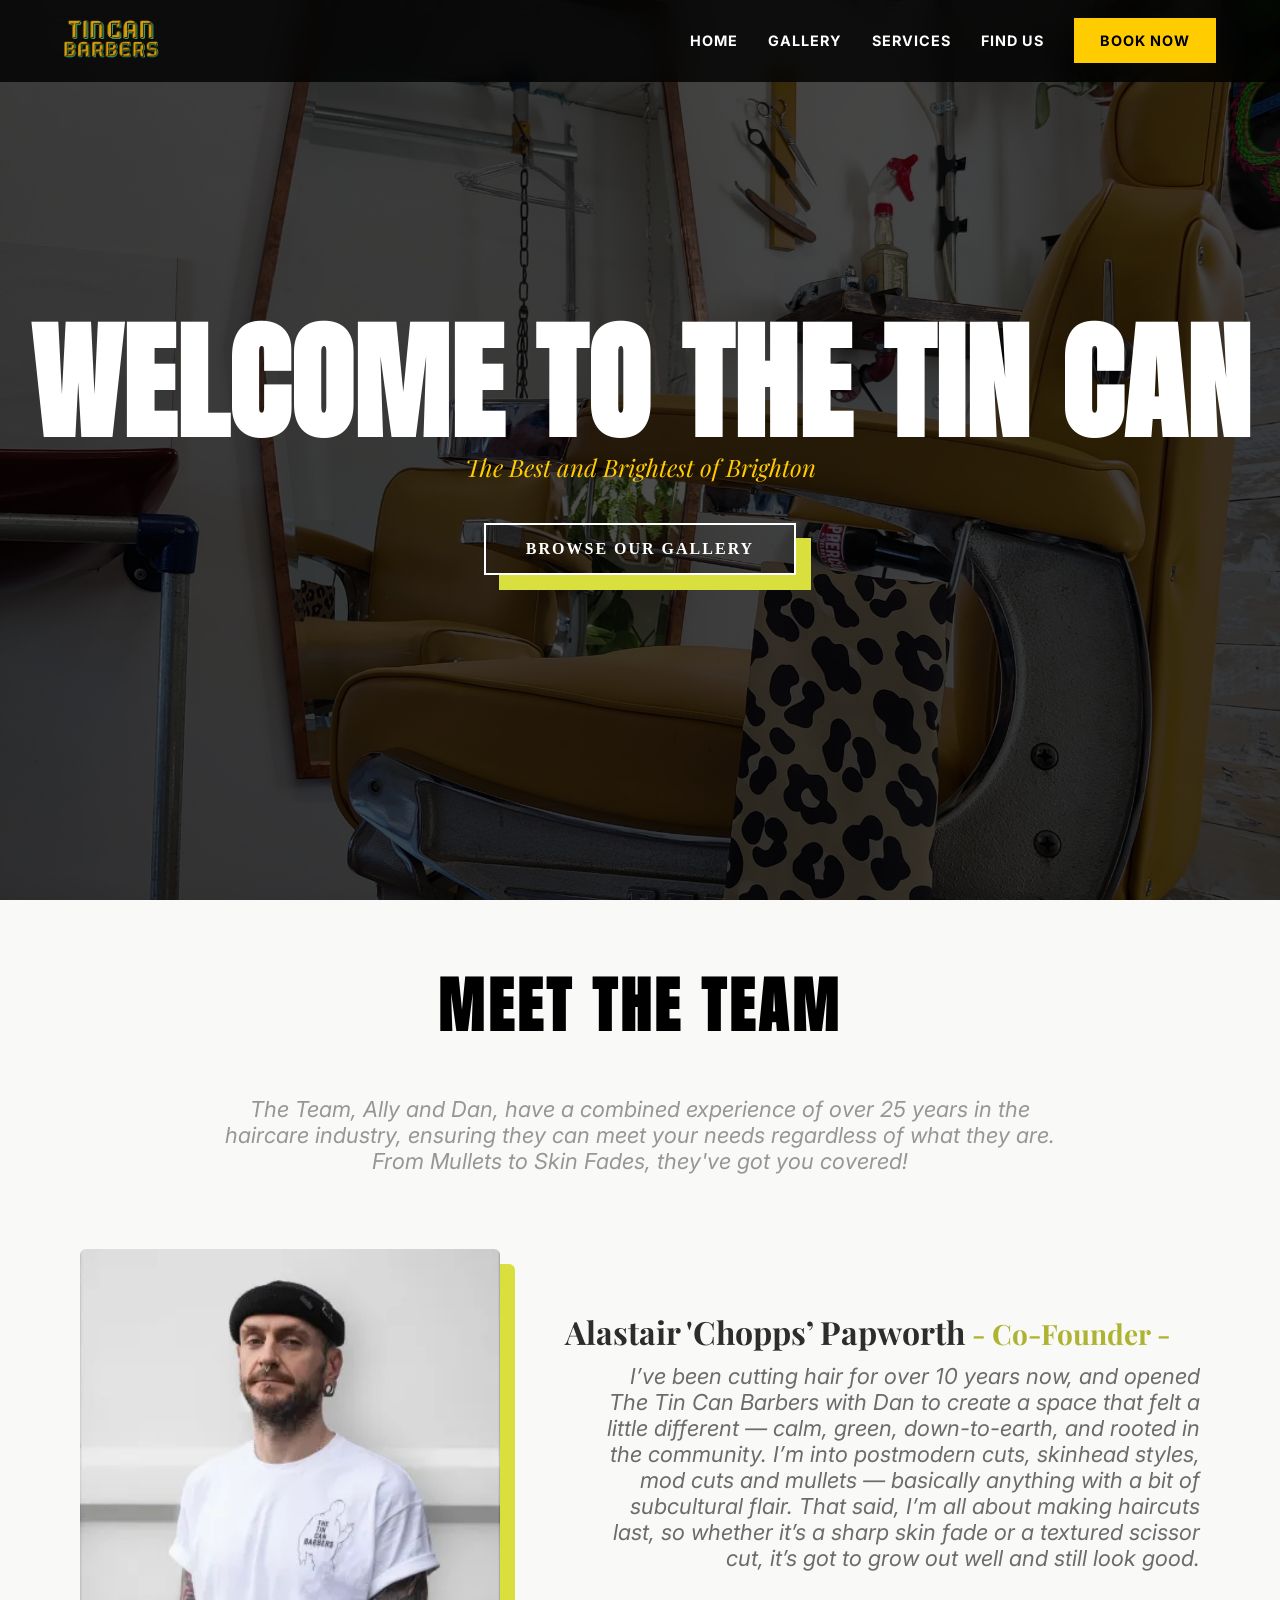
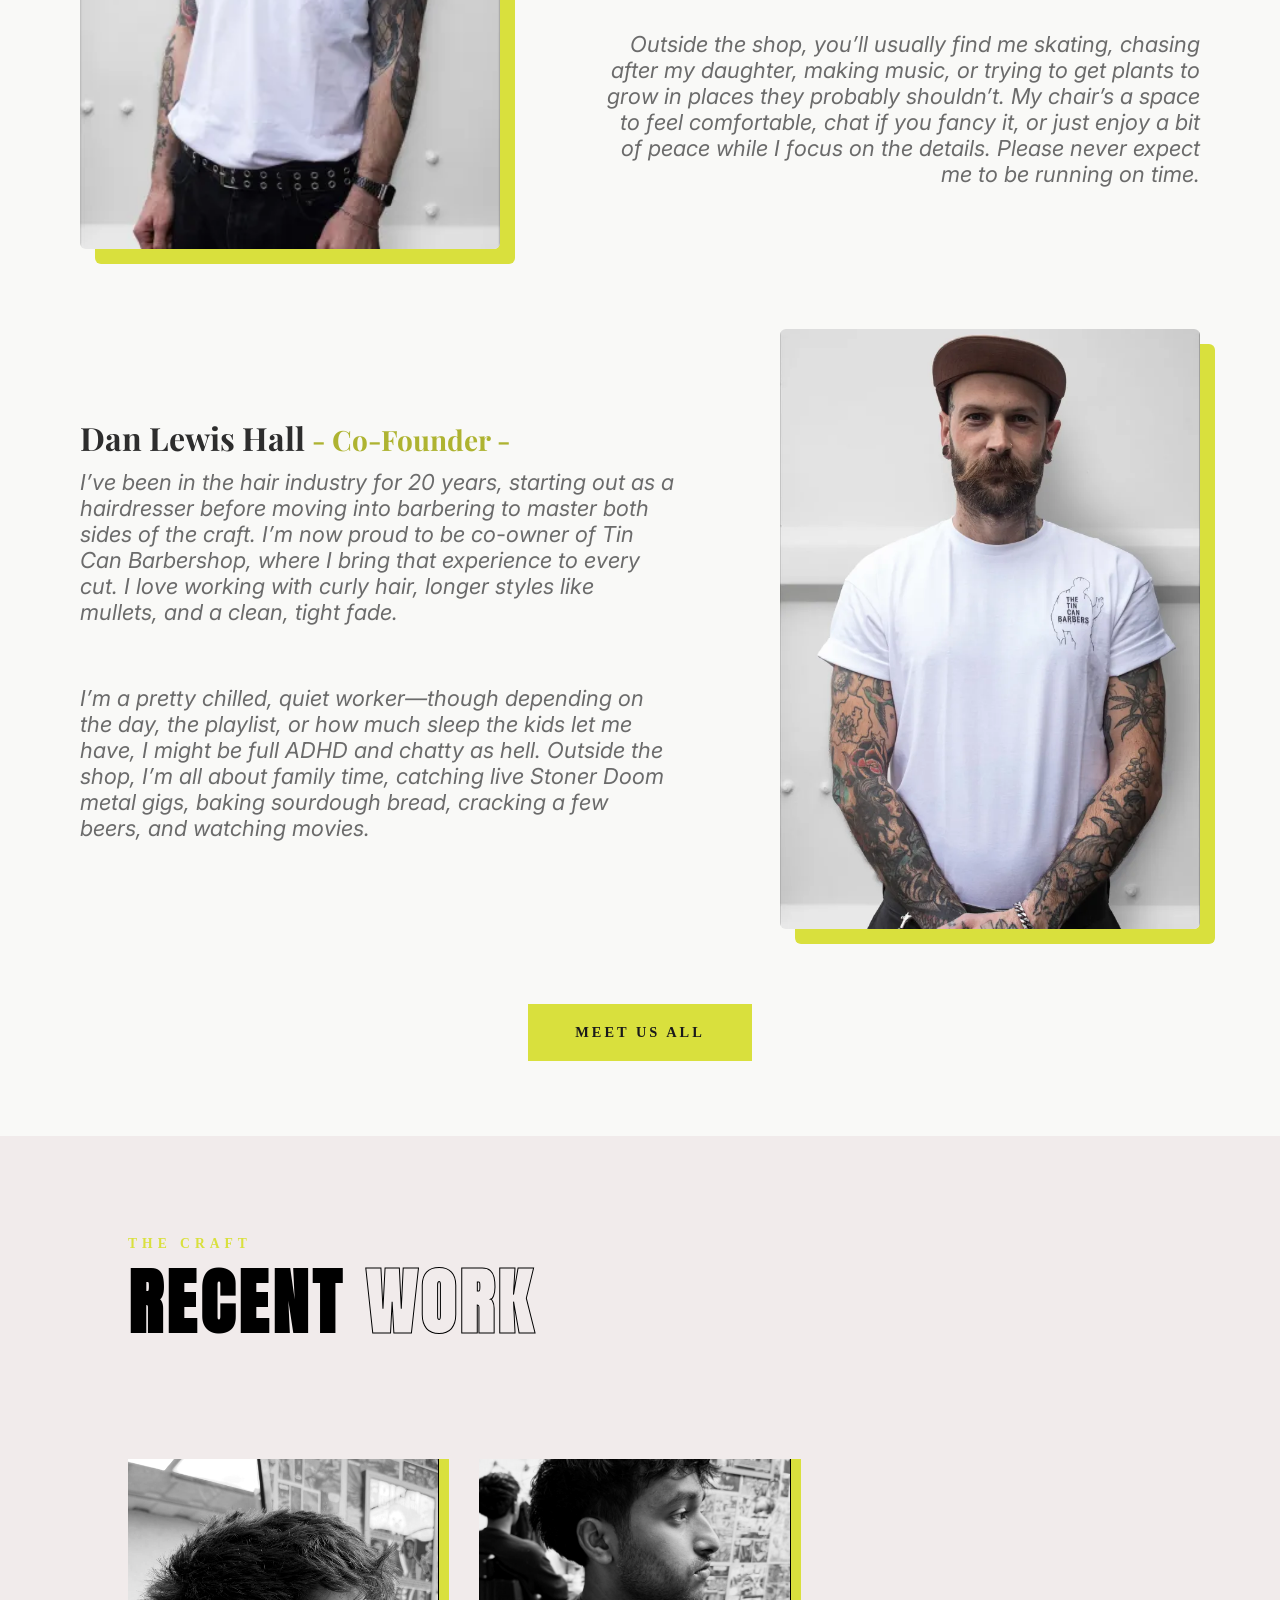
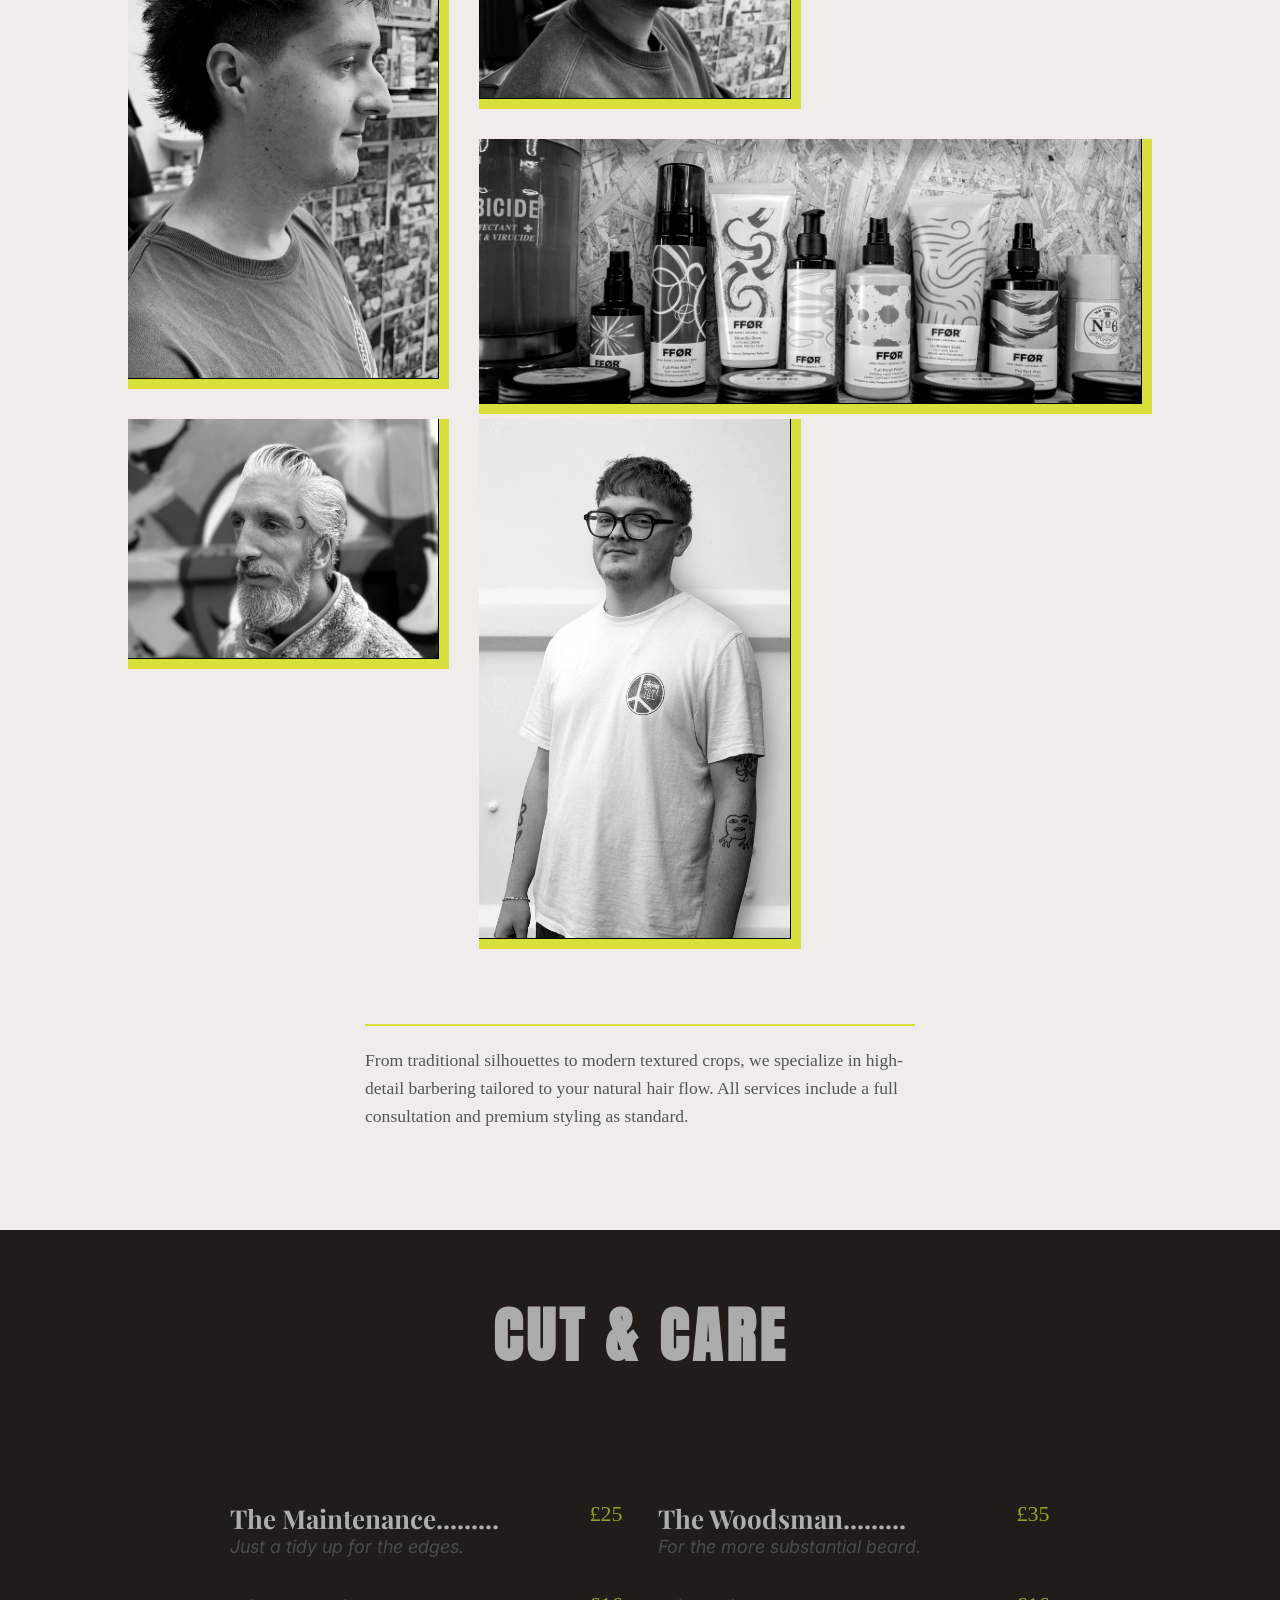
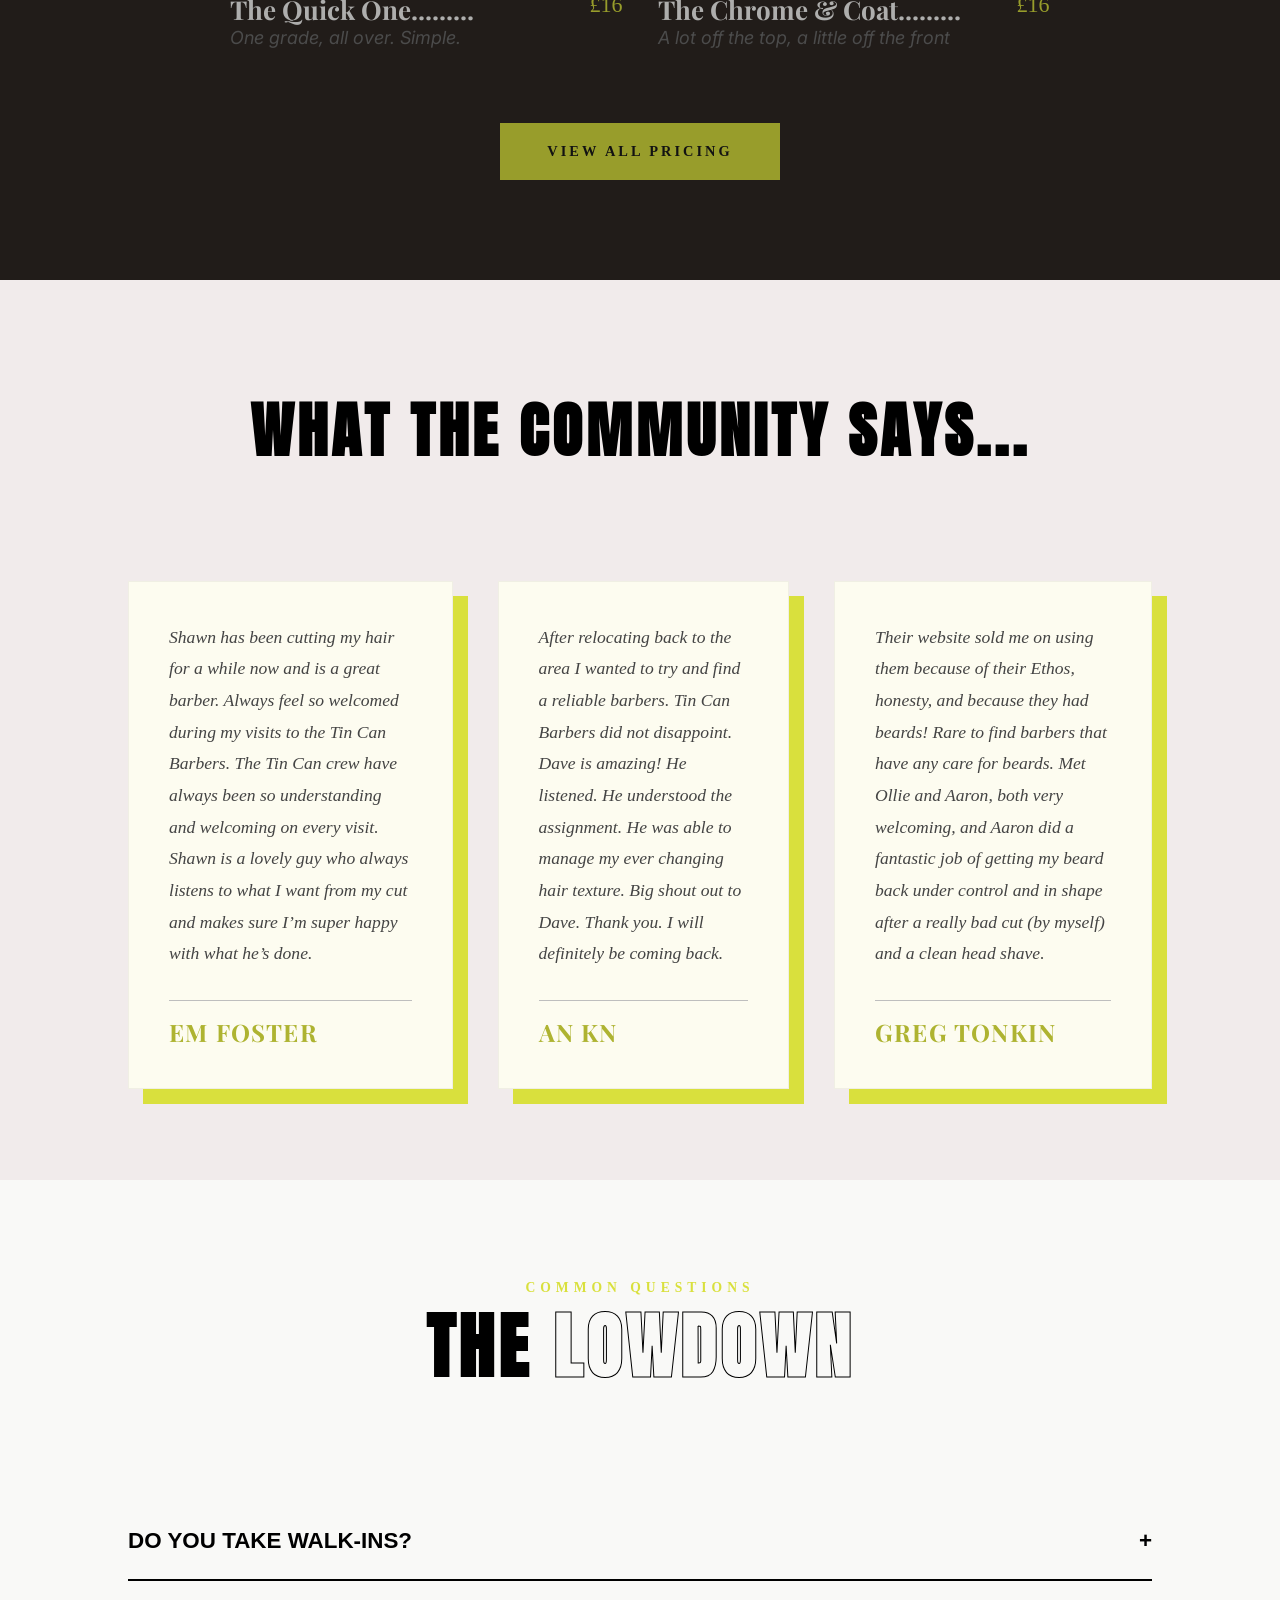
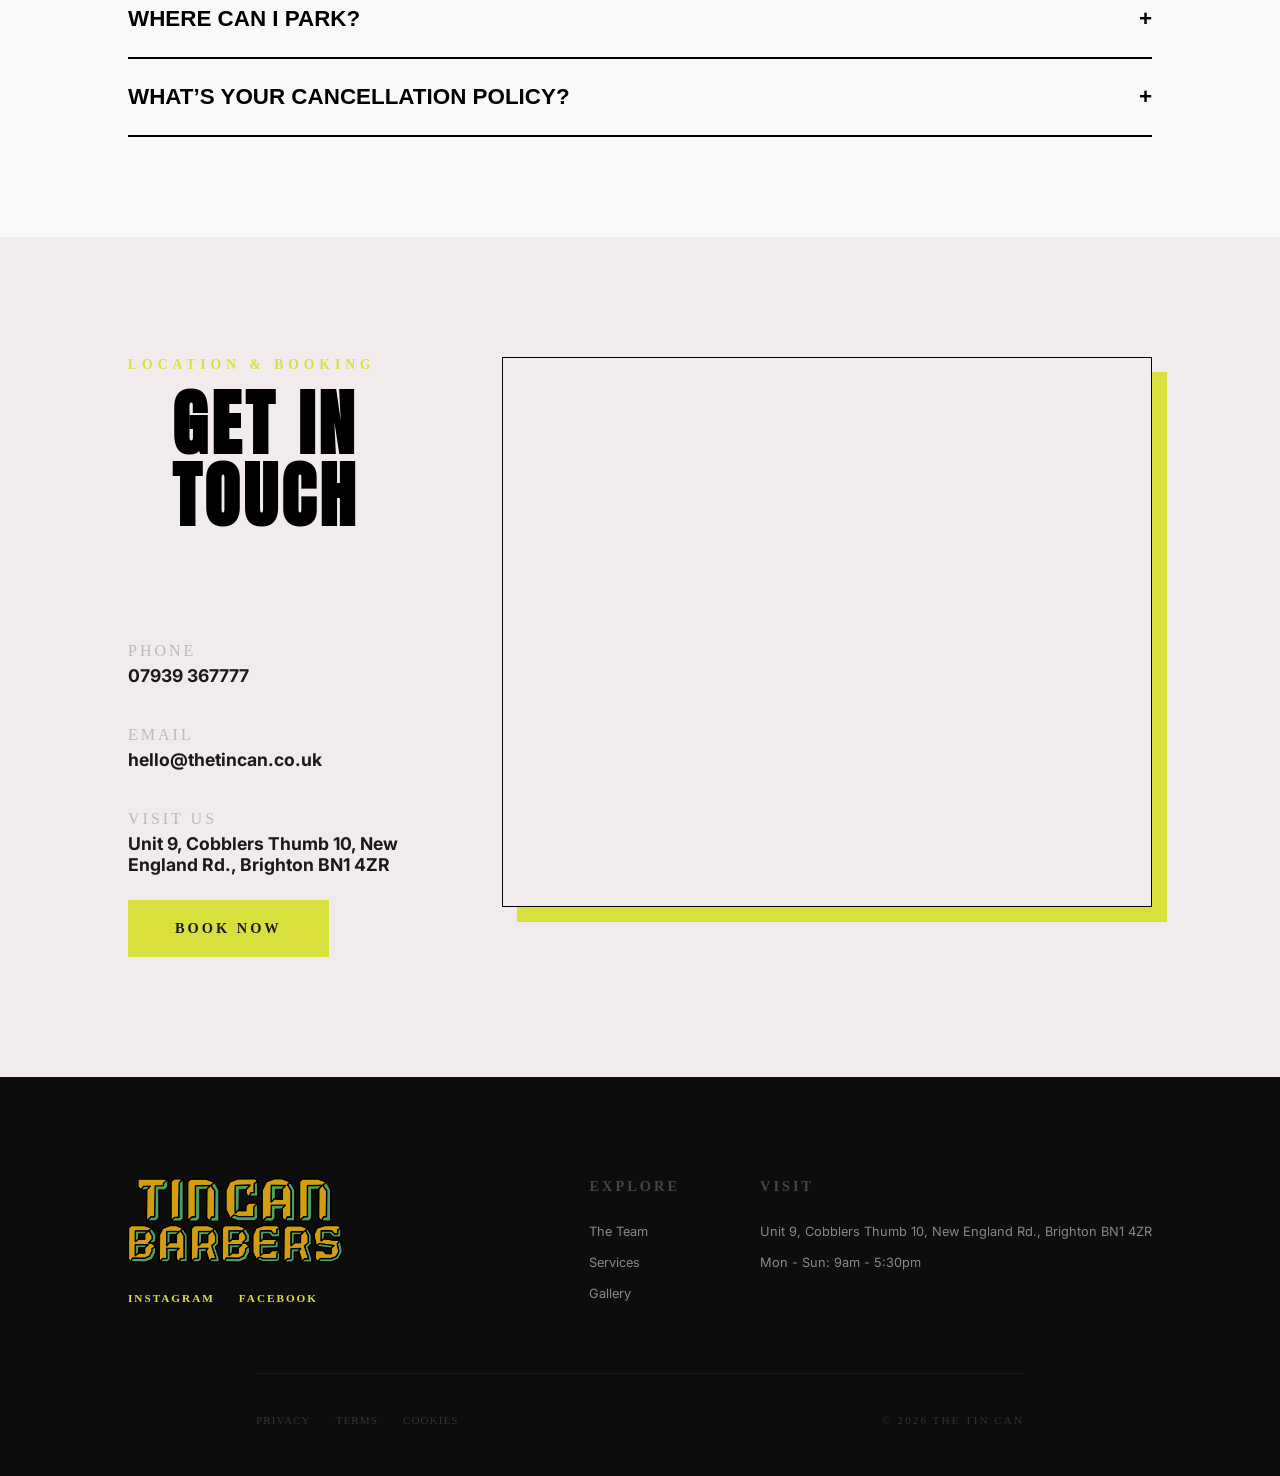
==== commit bff38f28: "Change phone number" ====
--- a/index.html
+++ b/index.html
@@ -16,6 +16,11 @@
     <link rel="stylesheet" href="css/nav.css">
     <link rel="stylesheet" href="css/button.css">
     <link rel="stylesheet" href="css/query.css">
+    <link rel="apple-touch-icon" sizes="180x180" href="./css/img/favicon_io/apple-touch-icon.png">
+    <link rel="icon" type="image/png" sizes="32x32" href="./css/img/favicon_io/favicon-32x32.png">
+    <link rel="icon" type="image/png" sizes="16x16" href="./css/img/favicon_io/favicon-16x16.png">
+    <link rel="manifest" href="./css/img/favicon_io/site.webmanifest">
+    <link rel="shortcut icon" href="./css/img/favicon_io/favicon.ico">
 
     <meta property="og:type" content="website">
     <meta property="og:url" content="https://your-github-username.github.io/TC/">
@@ -250,7 +255,7 @@
                 <div class="contact-list">
                     <div class="contact-item">
                         <span class="label">Phone</span>
-                        <a href="tel:01273000000" class="contact-link" target="_blank">01273 000000</a>
+                        <a href="tel:07939367777" class="contact-link" target="_blank">07939 367777</a>
                     </div>
 
                     <div class="contact-item">
--- a/css/query.css
+++ b/css/query.css
@@ -75,6 +75,9 @@
         margin: 10px auto !important;
         padding: 0;
     }
+    html body section#prices {
+        scroll-margin-top: 200px !important;
+    }
     .gallery-grid {
         display: flex !important;
         flex-direction: column !important;
@@ -116,9 +119,6 @@
         display: flex;
         flex-direction: column;
         gap: 75px;
-    }
-    #contact {
-        scroll-margin-top: -150px;
     }
     .contact-content {
         order: 2 !important;
@@ -304,6 +304,9 @@
     h2 {
         font-size: 2.3rem;
     }
+    #prices {
+        scroll-margin-top: -150px !important;
+    }
     #prices .btn-main {
         white-space: nowrap;
     }
@@ -344,4 +347,10 @@
     #crew .member-info p {
         font-size: 18px;
     }
+    #gallery {
+        scroll-margin-top: -20px !important;
+    }
+    #contact {
+        scroll-margin-top: -250px !important;
+    }
 }
